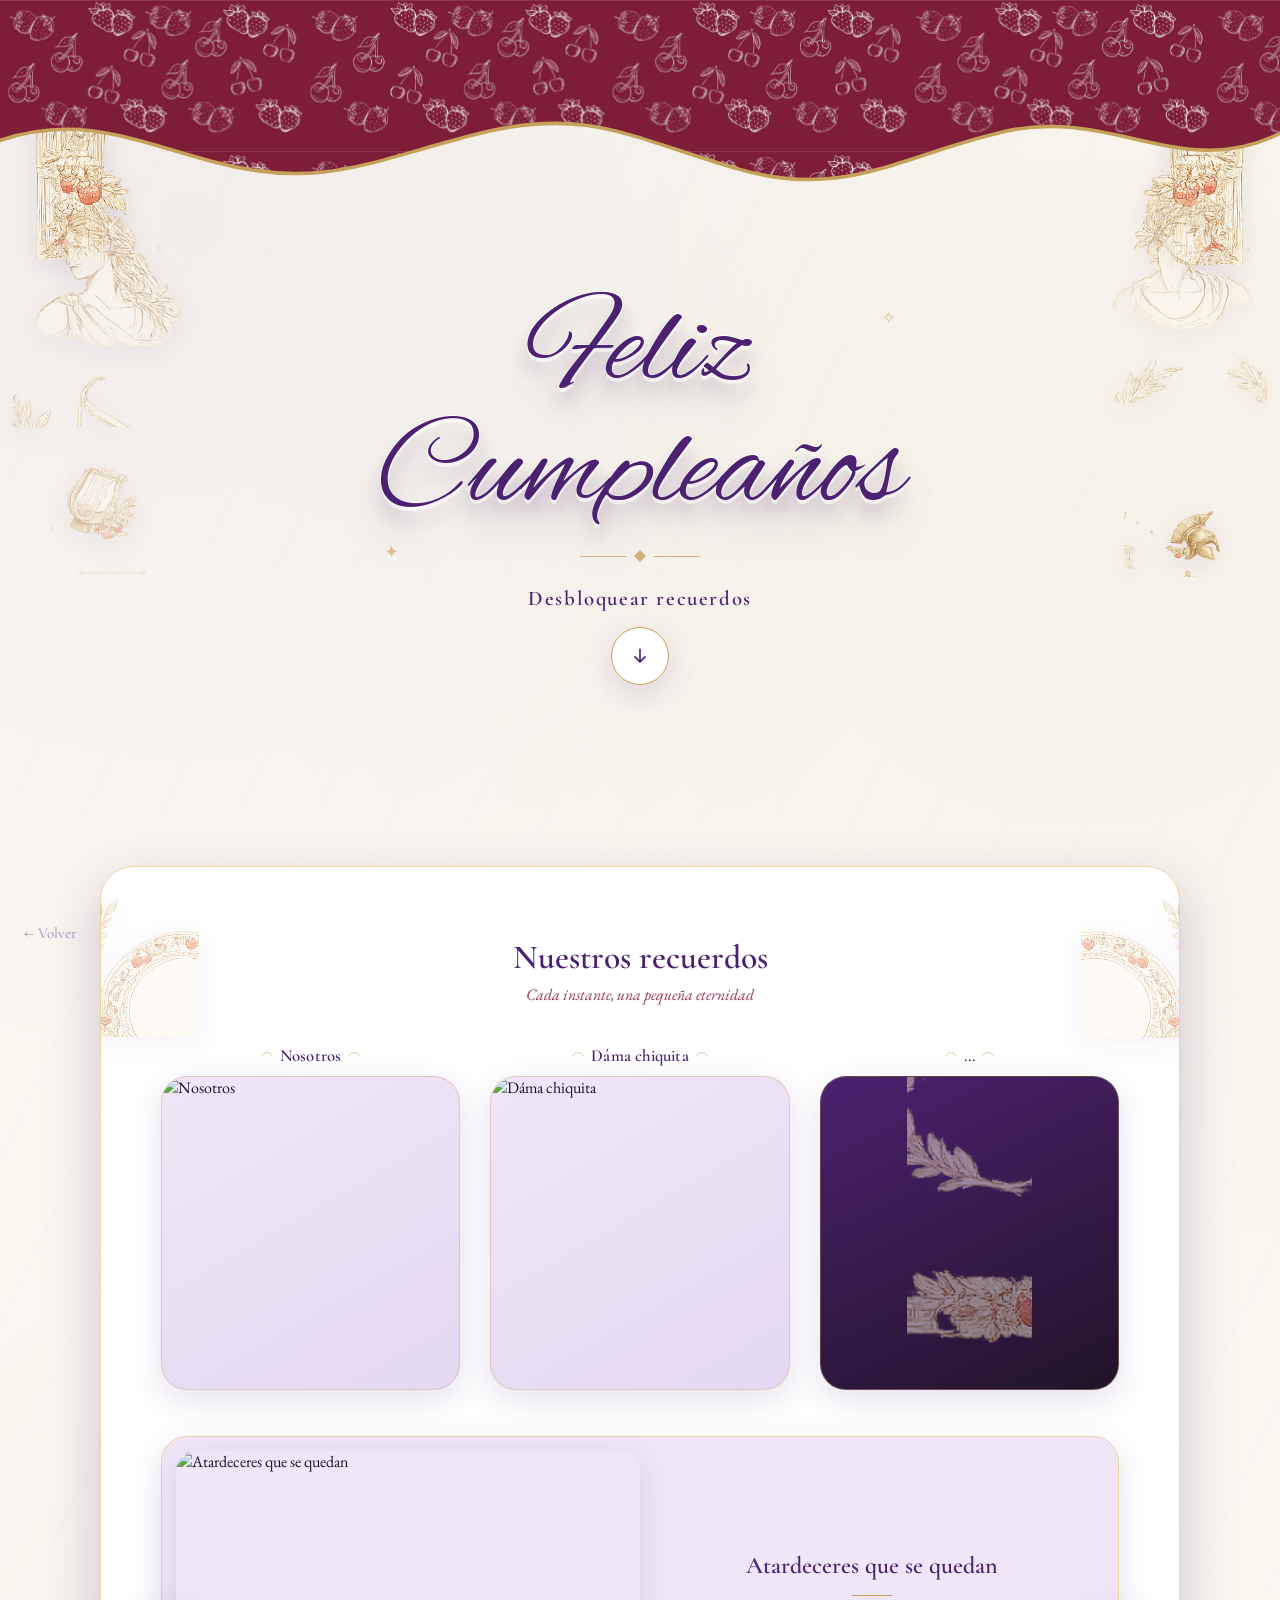
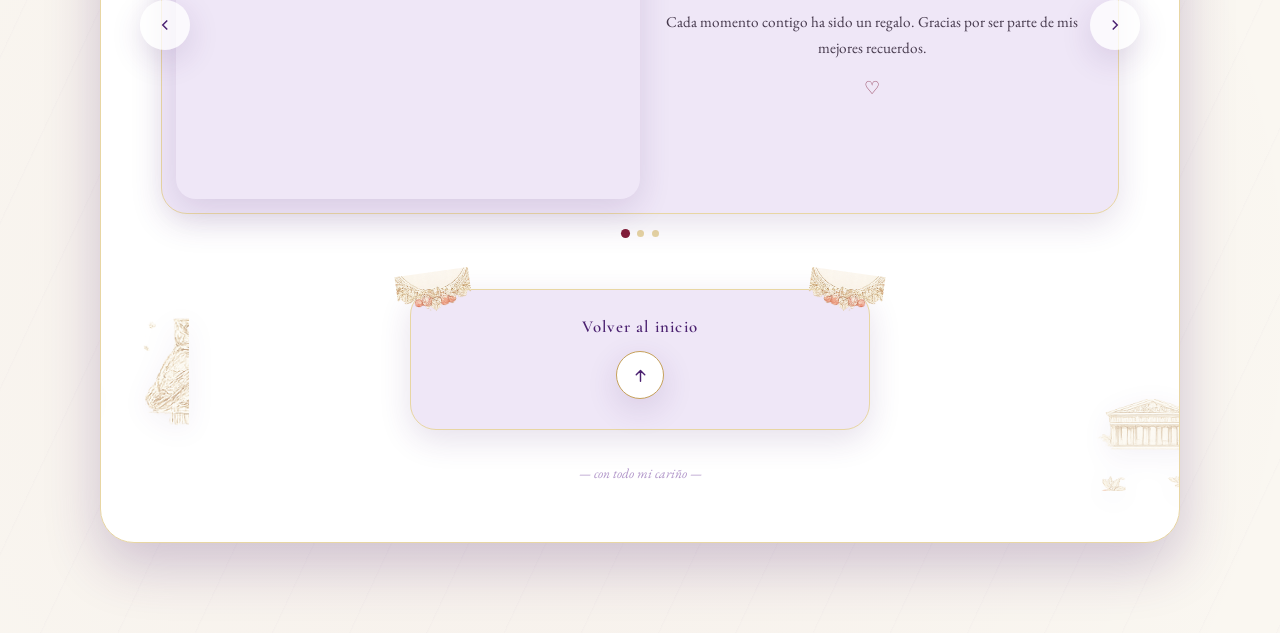
==== index.html @ 554adc26 "Primer commit en cumpleanos" ====
<!DOCTYPE html>
<html lang="es">
<head>
<meta charset="UTF-8" />
<meta name="viewport" content="width=device-width, initial-scale=1.0" />
<title>Feliz Cumpleaños</title>

<link rel="preconnect" href="https://fonts.googleapis.com" />
<link rel="preconnect" href="https://fonts.gstatic.com" crossorigin />
<link
  href="https://fonts.googleapis.com/css2?family=Alex+Brush&family=Cormorant+Garamond:wght@400;500;600;700&family=EB+Garamond:ital,wght@0,400;0,500;1,400&display=swap"
  rel="stylesheet"
/>
<link rel="stylesheet" href="styles.css" />
</head>
<body>

  <!-- ============================================================
       PORTADA / HERO
  ============================================================ -->
  <header class="hero" id="hero">

    <!-- Decoraciones griegas doradas -->
    <div class="bg-decorations">
      <img class="deco-img flota" style="top:6%; left:2%; width:15%; max-width:110px; --rot:-2deg;" src="assets/deco/ionic_column.png" alt="" />
      <img class="deco-img flota-lenta" style="top:5%; right:2%; width:16%; max-width:118px; --rot:2deg; transform:scaleX(-1);" src="assets/deco/ionic_column.png" alt="" />
      <img class="deco-img sutil flota" style="top:24%; left:1%; width:26%; max-width:190px;" src="assets/deco/bust_female_laurel.png" alt="" />
      <img class="deco-img sutil flota-lenta" style="top:22%; right:1%; width:24%; max-width:180px;" src="assets/deco/bust_male_laurel.png" alt="" />
      <img class="deco-img flota" style="top:56%; right:4%; width:15%; max-width:105px;" src="assets/deco/helmet_gold.png" alt="" />
      <img class="deco-img sutil flota-lenta" style="top:52%; left:4%; width:14%; max-width:100px;" src="assets/deco/lyre_berries.png" alt="" />
      <span class="estrella" style="top:12%; left:44%;">✦</span>
      <span class="estrella" style="top:34%; right:30%; animation-delay:1.2s;">✧</span>
      <span class="estrella" style="top:60%; left:30%; animation-delay:2.1s;">✦</span>
    </div>

    <!-- Franja cereza ondulada con patrón de cerezas/frutillas + línea dorada -->
    <div class="hero-band" aria-hidden="true">
      <svg viewBox="0 0 1440 260" preserveAspectRatio="none">
        <defs>
          <pattern id="patronFrutas" patternUnits="userSpaceOnUse" width="340" height="170" x="0" y="0">
            <image href="assets/fruit-pattern.jpg" x="0" y="0" width="340" height="170" preserveAspectRatio="xMidYMid slice" />
          </pattern>
        </defs>
        <path class="patron" fill="url(#patronFrutas)" d="M0,0 L1440,0 L1440,150
          C1330,205 1250,120 1130,148
          C1010,176 950,225 830,190
          C710,155 660,120 540,150
          C420,180 360,215 240,182
          C150,158 90,128 0,158 Z" />
        <path class="linea-oro" d="M1440,150
          C1330,205 1250,120 1130,148
          C1010,176 950,225 830,190
          C710,155 660,120 540,150
          C420,180 360,215 240,182
          C150,158 90,128 0,158" />
      </svg>
    </div>

    <div class="hero-content">
      <h1 class="hero-title">Feliz<br />Cumpleaños</h1>

      <div class="ornamento-divisor"><span></span><span class="rombo"></span><span></span></div>

      <button class="unlock-btn" id="unlockBtn" type="button">
        <span class="etiqueta">Desbloquear recuerdos</span>
        <span class="circulo">
          <svg viewBox="0 0 24 24"><path d="M12 4v14M6 13l6 6 6-6" stroke-linecap="round" stroke-linejoin="round"/></svg>
        </span>
      </button>
    </div>
  </header>

  <!-- ============================================================
       SECCIÓN DE RECUERDOS
  ============================================================ -->
  <section class="memories" id="memories">
    <button class="back-btn" id="backBtn" type="button">← Volver</button>

    <div class="recuerdos-card">

      <div class="bg-decorations">
        <img class="deco-img sutil" style="top:2%; left:-3%; width:20%; max-width:130px;" src="assets/deco/laurel_open_branches.png" alt="" />
        <img class="deco-img sutil" style="top:2%; right:-3%; width:20%; max-width:130px; transform:scaleX(-1);" src="assets/deco/laurel_open_branches.png" alt="" />
        <img class="deco-img sutil flota-lenta" style="bottom:6%; left:-2%; width:16%; max-width:110px;" src="assets/deco/owl_pedestal_1.png" alt="" />
        <img class="deco-img sutil flota-lenta" style="bottom:4%; right:-2%; width:15%; max-width:105px;" src="assets/deco/temple_2.png" alt="" />
      </div>

      <h2 class="memories-title">Nuestros recuerdos</h2>
      <p class="memories-subtitle">Cada instante, una pequeña eternidad</p>

      <div class="cards-grid">

        <!-- Tarjeta 1 -->
        <a class="memory-card" href="nosotros.html">
          <p class="memory-card__titulo">
            <svg viewBox="0 0 24 24"><path d="M3 12c4-8 14-8 18 0" stroke-linecap="round"/></svg>
            Nosotros
            <svg viewBox="0 0 24 24" style="transform:scaleX(-1);"><path d="M3 12c4-8 14-8 18 0" stroke-linecap="round"/></svg>
          </p>
          <div class="memory-card__img-wrap">
            <img src="img/nosotros-portada.jpg" alt="Nosotros" />
          </div>
        </a>

        <!-- Tarjeta 2 -->
        <a class="memory-card" href="dama-chiquita.html">
          <p class="memory-card__titulo">
            <svg viewBox="0 0 24 24"><path d="M3 12c4-8 14-8 18 0" stroke-linecap="round"/></svg>
            Dáma chiquita
            <svg viewBox="0 0 24 24" style="transform:scaleX(-1);"><path d="M3 12c4-8 14-8 18 0" stroke-linecap="round"/></svg>
          </p>
          <div class="memory-card__img-wrap">
            <img src="img/dama-chiquita-portada.jpg" alt="Dáma chiquita" />
          </div>
        </a>

        <!-- Tarjeta 3 -->
        <a class="memory-card memory-card--soon" href="proximamente.html">
          <p class="memory-card__titulo">
            <svg viewBox="0 0 24 24"><path d="M3 12c4-8 14-8 18 0" stroke-linecap="round"/></svg>
            ...
            <svg viewBox="0 0 24 24" style="transform:scaleX(-1);"><path d="M3 12c4-8 14-8 18 0" stroke-linecap="round"/></svg>
          </p>
          <div class="memory-card__img-wrap">
            <img class="misterio-icono" src="assets/deco/laurel_wreath_circle.png" alt="Próximamente" />
          </div>
        </a>
      </div>

      <!-- Tarjeta destacada con carrusel -->
      <div class="destacada" id="destacadaHome">
        <button class="flecha-circular flecha-circular--izq" aria-label="Anterior">
          <svg viewBox="0 0 24 24"><polyline points="15 18 9 12 15 6" /></svg>
        </button>

        <div class="destacada__img-wrap">
          <img id="destacadaImg" src="img/atardeceres.jpg" alt="Atardeceres que se quedan" />
        </div>

        <div class="destacada__texto">
          <h3 id="destacadaTitulo">Atardeceres que se quedan</h3>
          <div class="mini-divisor"></div>
          <p id="destacadaDesc">Cada momento contigo ha sido un regalo. Gracias por ser parte de mis mejores recuerdos.</p>
          <span class="corazon">♡</span>
        </div>

        <button class="flecha-circular flecha-circular--der" aria-label="Siguiente">
          <svg viewBox="0 0 24 24"><polyline points="9 18 15 12 9 6" /></svg>
        </button>
      </div>
      <div class="carrusel-puntos" id="destacadaPuntos"></div>

      <!-- CTA inferior -->
      <div class="cta-final">
        <img class="cta-final__deco izq" src="assets/deco/laurel_sprig.png" alt="" />
        <img class="cta-final__deco der" src="assets/deco/laurel_sprig.png" alt="" />
        <span class="etiqueta">Volver al inicio</span>
        <button class="circulo" id="ctaVolverArriba" type="button" aria-label="Volver al inicio">
          <svg viewBox="0 0 24 24"><path d="M12 20V6M6 11l6-6 6 6" stroke-linecap="round" stroke-linejoin="round"/></svg>
        </button>
      </div>

      <p class="footer-firma">— con todo mi cariño —</p>
    </div>
  </section>

  <script src="script.js"></script>
</body>
</html>
---- styles.css ----
/* ============================================================
   TARJETA DE CUMPLEAÑOS — ESTILOS GENERALES
   Landing editorial de lujo — mitología griega + romanticismo
   Fidelidad visual a la referencia de diseño provista.
   ============================================================ */

/* ---------- 1. RESET ---------- */
*, *::before, *::after { box-sizing: border-box; margin: 0; padding: 0; }
html { scroll-behavior: smooth; }
img { max-width: 100%; display: block; }
a { text-decoration: none; color: inherit; }
button { font: inherit; border: none; background: none; cursor: pointer; }
ul { list-style: none; }

/* ---------- 2. TOKENS DE DISEÑO ---------- */
:root {
  /* Paleta (muestreada de la referencia) */
  --morado: #4b2170;
  --morado-oscuro: #341550;
  --morado-suave: #7a4ca3;
  --cereza: #7f1c39;
  --cereza-oscuro: #5e1329;
  --dorado: #c6a15b;
  --dorado-claro: #e8d6a3;
  --dorado-oscuro: #a9823f;
  --blanco: #ffffff;
  --marmol: #faf7f1;
  --lavanda: #efe7f7;
  --negro: #211327;

  /* Tipografía */
  --font-script: 'Alex Brush', cursive;
  --font-display: 'Cormorant Garamond', serif;
  --font-body: 'EB Garamond', serif;

  /* Sombras */
  --sombra-suave: 0 10px 32px rgba(75, 33, 112, 0.14);
  --sombra-fuerte: 0 22px 55px rgba(75, 33, 112, 0.24);
  --sombra-oro: 0 4px 18px rgba(198, 161, 91, 0.35);

  /* Movimiento */
  --ease: cubic-bezier(0.4, 0, 0.2, 1);
  --t-rapida: 320ms var(--ease);
  --t-media: 480ms var(--ease);
  --t-lenta: 650ms var(--ease);

  --radio-xl: 34px;
  --radio-lg: 26px;
  --radio-pill: 999px;
}

/* ---------- 3. FONDO GENERAL (mármol veteado) ---------- */
body {
  position: relative;
  font-family: var(--font-body);
  color: var(--negro);
  background-color: var(--marmol);
  background-image:
    radial-gradient(circle at 15% 10%, rgba(75, 33, 112, 0.045), transparent 38%),
    radial-gradient(circle at 85% 22%, rgba(198, 161, 91, 0.06), transparent 42%),
    radial-gradient(circle at 40% 85%, rgba(127, 28, 57, 0.035), transparent 40%),
    repeating-linear-gradient(115deg, rgba(75, 33, 112, 0.02) 0px, transparent 2px, transparent 70px);
  overflow-x: hidden;
}

::selection { background: var(--dorado-claro); color: var(--morado-oscuro); }

/* ---------- 4. DECORACIONES GRIEGAS (imágenes doradas reales) ---------- */
.bg-decorations {
  position: absolute;
  inset: 0;
  pointer-events: none;
  overflow: hidden;
  z-index: 0;
}

.deco-img {
  position: absolute;
  opacity: 0.9;
  filter: drop-shadow(0 6px 14px rgba(75, 33, 112, 0.12));
}

.deco-img.sutil { opacity: 0.5; }
.deco-img.flota { animation: flotar 9s ease-in-out infinite; }
.deco-img.flota-lenta { animation: flotar 13s ease-in-out infinite; }

@keyframes flotar {
  0%, 100% { transform: translateY(0) rotate(var(--rot, 0deg)); }
  50% { transform: translateY(-16px) rotate(var(--rot, 0deg)); }
}

.estrella {
  position: absolute;
  color: var(--dorado);
  opacity: 0.55;
  font-size: 1.1rem;
  animation: parpadeo 4.5s ease-in-out infinite;
}

@keyframes parpadeo {
  0%, 100% { opacity: 0.25; transform: scale(0.9); }
  50% { opacity: 0.65; transform: scale(1.05); }
}

/* ---------- 5. HERO / PORTADA ---------- */
.hero {
  position: relative;
  min-height: 100svh;
  display: flex;
  flex-direction: column;
  align-items: center;
  overflow: hidden;
  z-index: 1;
  padding-bottom: 60px;
}

/* Franja cereza ondulada con patrón de frutas + línea dorada */
.hero-band {
  position: relative;
  width: 100%;
  z-index: 1;
}

.hero-band svg { width: 100%; height: auto; display: block; }
.hero-band .patron { opacity: 1; }
.hero-band .linea-oro {
  fill: none;
  stroke: var(--dorado);
  stroke-width: 4;
  stroke-linecap: round;
}

.hero-content {
  position: relative;
  z-index: 2;
  text-align: center;
  padding: 40px 24px 0;
  animation: apareceSuave 1.1s var(--ease) both;
  max-width: 640px;
}

@keyframes apareceSuave {
  from { opacity: 0; transform: translateY(26px); }
  to   { opacity: 1; transform: translateY(0); }
}

.hero-title {
  font-family: var(--font-script);
  font-weight: 400;
  color: var(--morado);
  font-size: clamp(3.6rem, 14vw, 8rem);
  line-height: 0.95;
  -webkit-text-stroke: 2px var(--blanco);
  paint-order: stroke fill;
  text-shadow:
    0 4px 0 rgba(255,255,255,0.6),
    0 14px 18px rgba(75, 33, 112, 0.28),
    0 30px 45px rgba(75, 33, 112, 0.18);
}

.ornamento-divisor {
  display: flex;
  align-items: center;
  justify-content: center;
  gap: 10px;
  margin: 18px auto 26px;
  opacity: 0.8;
}
.ornamento-divisor span { width: 46px; height: 1px; background: var(--dorado); }
.ornamento-divisor .rombo {
  width: 8px; height: 8px;
  border: 1.5px solid var(--dorado);
  transform: rotate(45deg);
}

/* Botón "Desbloquear recuerdos" — texto + botón circular dorado */
.unlock-btn {
  display: inline-flex;
  flex-direction: column;
  align-items: center;
  gap: 16px;
  color: var(--morado);
}

.unlock-btn .etiqueta {
  font-family: var(--font-display);
  font-weight: 600;
  font-size: clamp(1.05rem, 2.4vw, 1.3rem);
  letter-spacing: 1.6px;
  transition: letter-spacing var(--t-media), color var(--t-media);
}

.unlock-btn .circulo {
  width: 58px;
  height: 58px;
  border-radius: 50%;
  display: flex;
  align-items: center;
  justify-content: center;
  background: var(--blanco);
  border: 1.5px solid var(--dorado);
  box-shadow: var(--sombra-suave);
  transition: transform var(--t-media), box-shadow var(--t-media), background var(--t-media);
}

.unlock-btn .circulo svg { width: 20px; height: 20px; stroke: var(--morado); fill: none; stroke-width: 2; }

.unlock-btn:hover .circulo,
.unlock-btn:focus-visible .circulo {
  transform: translateY(6px);
  box-shadow: var(--sombra-oro);
  background: var(--lavanda);
}
.unlock-btn:hover .etiqueta { letter-spacing: 2.4px; color: var(--cereza); }

/* ---------- 6. SECCIÓN DE RECUERDOS ---------- */
.memories {
  position: relative;
  z-index: 1;
  padding: 0 18px 90px;
  display: flex;
  flex-direction: column;
  align-items: center;
}

.back-btn {
  position: absolute;
  top: 24px;
  left: 24px;
  z-index: 5;
  font-family: var(--font-display);
  font-size: 0.95rem;
  color: var(--morado-suave);
  opacity: 0.65;
  transition: opacity var(--t-media), transform var(--t-media);
}
.back-btn:hover { opacity: 1; transform: translateX(-4px); }

/* Contenedor principal — tarjeta grande con borde superior ondulado */
.recuerdos-card {
  position: relative;
  width: 100%;
  max-width: 1080px;
  background: var(--blanco);
  border: 1.5px solid var(--dorado-claro);
  border-radius: var(--radio-xl);
  box-shadow: var(--sombra-fuerte);
  padding: 56px 28px 44px;
  margin-top: -34px;
}

.memories-title {
  position: relative;
  font-family: var(--font-display);
  font-weight: 600;
  color: var(--morado);
  font-size: clamp(1.5rem, 3.4vw, 2.1rem);
  text-align: center;
  margin-bottom: 6px;
}

.memories-subtitle {
  position: relative;
  font-family: var(--font-body);
  font-style: italic;
  color: var(--cereza);
  text-align: center;
  margin-bottom: 40px;
  opacity: 0.85;
}

/* Grilla de mini tarjetas — 3 en fila incluso en mobile, como la referencia */
.cards-grid {
  position: relative;
  display: grid;
  grid-template-columns: repeat(3, 1fr);
  gap: 14px;
  margin-bottom: 46px;
}

.memory-card {
  display: block;
  cursor: pointer;
  transition: transform var(--t-media);
}
.memory-card:hover, .memory-card:focus-visible { transform: translateY(-6px); outline: none; }

.memory-card__titulo {
  display: flex;
  align-items: center;
  justify-content: center;
  gap: 6px;
  font-family: var(--font-display);
  font-weight: 600;
  color: var(--morado);
  font-size: clamp(0.72rem, 2.6vw, 0.95rem);
  text-align: center;
  margin-bottom: 10px;
  letter-spacing: 0.2px;
}
.memory-card__titulo svg { width: 14px; height: 14px; stroke: var(--dorado); fill: none; flex-shrink: 0; }

.memory-card__img-wrap {
  position: relative;
  width: 100%;
  aspect-ratio: 1 / 1.05;
  border-radius: var(--radio-lg);
  overflow: hidden;
  box-shadow: var(--sombra-suave);
  border: 1px solid rgba(198, 161, 91, 0.35);
  background: linear-gradient(150deg, var(--lavanda), #e4d8f2);
}
.memory-card__img-wrap img {
  width: 100%; height: 100%; object-fit: cover;
  transition: transform 650ms var(--ease);
}
.memory-card:hover .memory-card__img-wrap img { transform: scale(1.08); }

.memory-card--soon .memory-card__img-wrap {
  background: linear-gradient(155deg, var(--morado) 0%, var(--negro) 100%);
  display: flex; align-items: center; justify-content: center;
}
.memory-card--soon .misterio-icono { width: 42%; opacity: 0.5; }

/* ---------- 7. TARJETA DESTACADA / CARRUSEL PRINCIPAL ---------- */
.destacada {
  position: relative;
  display: grid;
  grid-template-columns: 1.1fr 1fr;
  gap: 0;
  align-items: stretch;
  background: var(--lavanda);
  border: 1.5px solid var(--dorado-claro);
  border-radius: var(--radio-lg);
  box-shadow: var(--sombra-suave);
  overflow: visible;
  padding: 14px;
}

.destacada__img-wrap {
  position: relative;
  border-radius: calc(var(--radio-lg) - 6px);
  overflow: hidden;
  aspect-ratio: 4 / 3;
  box-shadow: var(--sombra-suave);
}
.destacada__img-wrap img { width: 100%; height: 100%; object-fit: cover; }

.destacada__texto {
  padding: 26px 22px;
  display: flex;
  flex-direction: column;
  align-items: center;
  justify-content: center;
  text-align: center;
  gap: 14px;
}
.destacada__texto h3 {
  font-family: var(--font-display);
  font-weight: 600;
  color: var(--morado);
  font-size: clamp(1.15rem, 3vw, 1.5rem);
  line-height: 1.25;
}
.destacada__texto .mini-divisor { width: 40px; height: 1px; background: var(--dorado); }
.destacada__texto p {
  font-size: 0.95rem;
  line-height: 1.7;
  color: var(--negro);
  opacity: 0.82;
}
.destacada__texto .corazon { color: var(--cereza); font-size: 1.1rem; opacity: 0.8; }

.flecha-circular {
  position: absolute;
  top: 50%;
  transform: translateY(-50%);
  width: 50px; height: 50px;
  border-radius: 50%;
  background: rgba(255,255,255,0.75);
  box-shadow: var(--sombra-suave);
  display: flex; align-items: center; justify-content: center;
  z-index: 4;
  transition: transform var(--t-media), background var(--t-media), box-shadow var(--t-media);
}
.flecha-circular svg { width: 18px; height: 18px; stroke: var(--morado); fill: none; stroke-width: 2; }
.flecha-circular:hover { background: var(--blanco); box-shadow: var(--sombra-oro); transform: translateY(-50%) scale(1.08); }
.flecha-circular--izq { left: -22px; }
.flecha-circular--der { right: -22px; }

.carrusel-puntos { display: flex; justify-content: center; gap: 8px; margin-top: 16px; }
.carrusel-punto { width: 7px; height: 7px; border-radius: 50%; background: var(--dorado-claro); transition: background var(--t-rapida), transform var(--t-rapida); }
.carrusel-punto.activo { background: var(--cereza); transform: scale(1.3); }

/* ---------- 8. CTA INFERIOR ---------- */
.cta-final {
  position: relative;
  width: 100%;
  max-width: 460px;
  margin: 52px auto 0;
  padding: 26px 20px 30px;
  text-align: center;
  background: var(--lavanda);
  border: 1.5px solid var(--dorado-claro);
  border-radius: var(--radio-lg);
  box-shadow: var(--sombra-suave);
}
.cta-final__deco {
  position: absolute;
  width: 74px;
  opacity: 0.85;
}
.cta-final__deco.izq { top: -18px; left: -14px; transform: rotate(-8deg); }
.cta-final__deco.der { top: -18px; right: -14px; transform: scaleX(-1) rotate(-8deg); }

.cta-final .etiqueta {
  display: block;
  font-family: var(--font-display);
  font-weight: 600;
  color: var(--morado);
  font-size: 1.05rem;
  letter-spacing: 1.2px;
  margin-bottom: 14px;
}

.cta-final .circulo {
  width: 48px; height: 48px;
  margin: 0 auto;
  border-radius: 50%;
  display: flex; align-items: center; justify-content: center;
  background: var(--blanco);
  border: 1.5px solid var(--dorado);
  box-shadow: var(--sombra-suave);
  transition: transform var(--t-media), box-shadow var(--t-media);
}
.cta-final .circulo svg { width: 17px; height: 17px; stroke: var(--morado); fill: none; stroke-width: 2; }
.cta-final:hover .circulo { transform: translateY(-4px); box-shadow: var(--sombra-oro); }

.footer-firma {
  text-align: center;
  margin-top: 34px;
  font-family: var(--font-body);
  font-style: italic;
  font-size: 0.85rem;
  color: var(--morado-suave);
  opacity: 0.6;
}

/* ---------- 10. PÁGINAS INTERNAS ---------- */
.page-header {
  position: relative;
  padding: 120px 24px 56px;
  text-align: center;
  overflow: hidden;
  z-index: 1;
}
.page-header .volver {
  position: absolute; top: 26px; left: 26px; z-index: 3;
  font-family: var(--font-display); font-size: 0.95rem;
  color: var(--morado-suave); opacity: 0.7;
  transition: opacity var(--t-media), transform var(--t-media);
}
.page-header .volver:hover { opacity: 1; transform: translateX(-4px); }

.page-header h1 {
  font-family: var(--font-script);
  color: var(--morado);
  font-size: clamp(2.8rem, 9vw, 5rem);
  -webkit-text-stroke: 1.4px var(--blanco);
  paint-order: stroke fill;
  text-shadow: 0 4px 0 rgba(255,255,255,0.6), 0 14px 24px rgba(75,33,112,0.22);
}
.page-header p {
  position: relative;
  max-width: 560px; margin: 16px auto 0;
  font-size: 1.05rem; line-height: 1.75; color: var(--negro); opacity: 0.82;
}

.page-hero-img {
  max-width: 620px; margin: 0 auto 8px;
  border-radius: var(--radio-lg); overflow: hidden;
  box-shadow: var(--sombra-fuerte);
  border: 1.5px solid var(--dorado-claro);
  position: relative; z-index: 1;
}
.page-hero-img img { width: 100%; aspect-ratio: 16 / 10; object-fit: cover; }

/* ---------- 11. CARRUSEL PÁGINAS INTERNAS ---------- */
.carrusel {
  position: relative;
  max-width: 640px;
  margin: 54px auto 90px;
  padding: 0 60px;
  z-index: 1;
}
.carrusel-track {
  position: relative;
  border-radius: var(--radio-lg);
  overflow: hidden;
  box-shadow: var(--sombra-suave);
  border: 1.5px solid var(--dorado-claro);
  background: var(--lavanda);
  aspect-ratio: 4 / 3;
}
.carrusel-slide { position: absolute; inset: 0; opacity: 0; transform: translateX(24px); transition: opacity 480ms var(--ease), transform 480ms var(--ease); pointer-events: none; }
.carrusel-slide.activa { opacity: 1; transform: translateX(0); pointer-events: auto; }
.carrusel-slide img { width: 100%; height: 100%; object-fit: cover; }
.carrusel-caption { text-align: center; margin-top: 20px; font-family: var(--font-body); font-style: italic; color: var(--morado); min-height: 1.6em; transition: opacity 200ms ease; }

/* ---------- 12. PÁGINA PRÓXIMAMENTE ---------- */
.pagina-proximamente {
  min-height: 100svh;
  display: flex; flex-direction: column; align-items: center; justify-content: center;
  text-align: center; padding: 24px; position: relative; z-index: 1;
}
.pagina-proximamente .misterio-icono { width: 130px; opacity: 0.75; margin-bottom: 26px; }
.pagina-proximamente h1 { font-family: var(--font-script); color: var(--morado); font-size: clamp(2.6rem, 8vw, 4.2rem); -webkit-text-stroke: 1.2px var(--blanco); paint-order: stroke fill; text-shadow: 0 3px 0 rgba(255,255,255,0.6), 0 12px 20px rgba(75,33,112,0.2); }
.pagina-proximamente p { margin-top: 12px; max-width: 420px; color: var(--negro); opacity: 0.78; font-size: 1.05rem; }

.volver-flotante {
  position: fixed; top: 26px; left: 26px; z-index: 10;
  font-family: var(--font-display); font-size: 0.95rem;
  color: var(--morado-suave); opacity: 0.7;
  transition: opacity var(--t-media), transform var(--t-media);
}
.volver-flotante:hover { opacity: 1; transform: translateX(-4px); }

/* ---------- 13. RESPONSIVE ---------- */
@media (min-width: 900px) {
  .hero-content { max-width: 720px; padding-top: 60px; }
  .recuerdos-card { padding: 70px 60px 60px; }
  .cards-grid { gap: 30px; }
  .memory-card__titulo { font-size: 1.05rem; }
  .destacada { grid-template-columns: 1fr 1fr; }
}

@media (max-width: 480px) {
  .cards-grid { gap: 10px; }
  .memory-card__titulo svg { width: 11px; height: 11px; }
  .destacada { grid-template-columns: 1fr; padding: 10px; }
  .flecha-circular { width: 42px; height: 42px; }
  .flecha-circular--izq { left: -14px; } .flecha-circular--der { right: -14px; }
  .carrusel { padding: 0 46px; }
}

@media (prefers-reduced-motion: reduce) {
  *, *::before, *::after {
    animation-duration: 0.001ms !important;
    animation-iteration-count: 1 !important;
    transition-duration: 0.001ms !important;
    scroll-behavior: auto !important;
  }
}
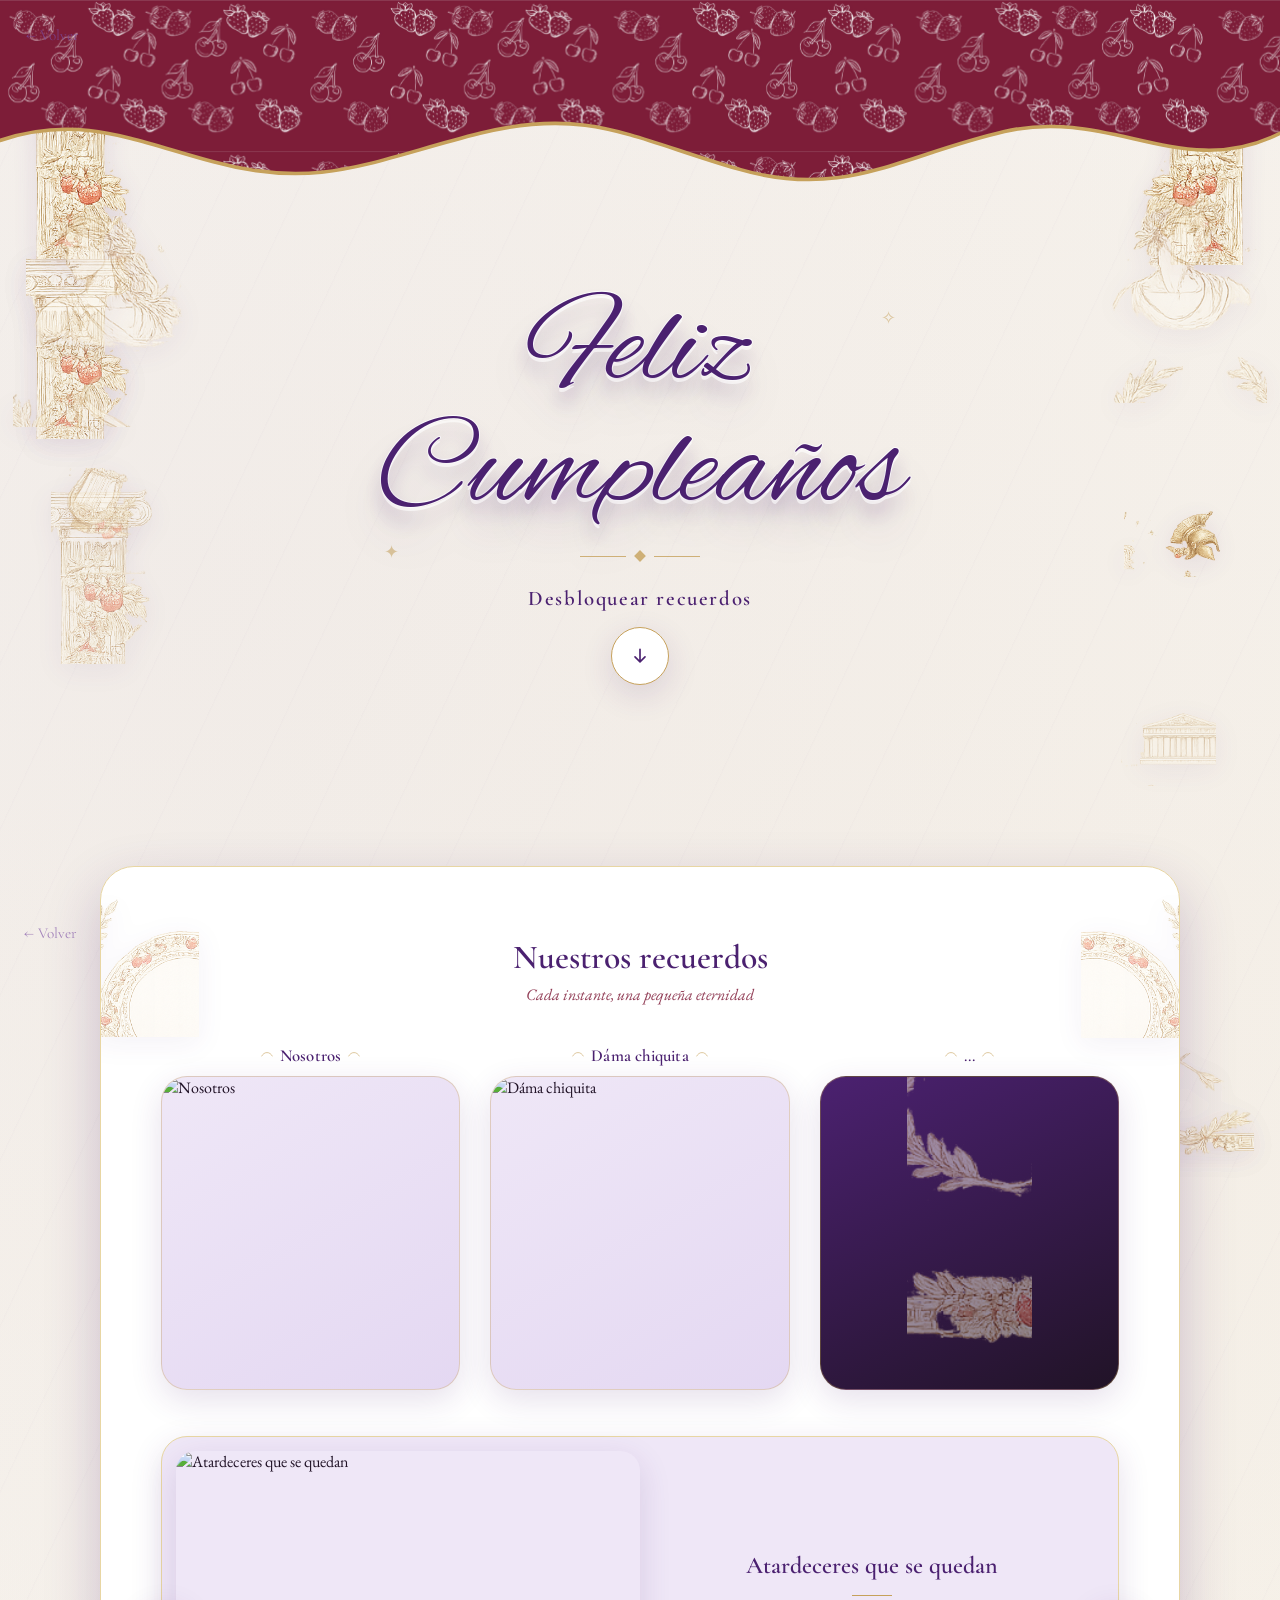
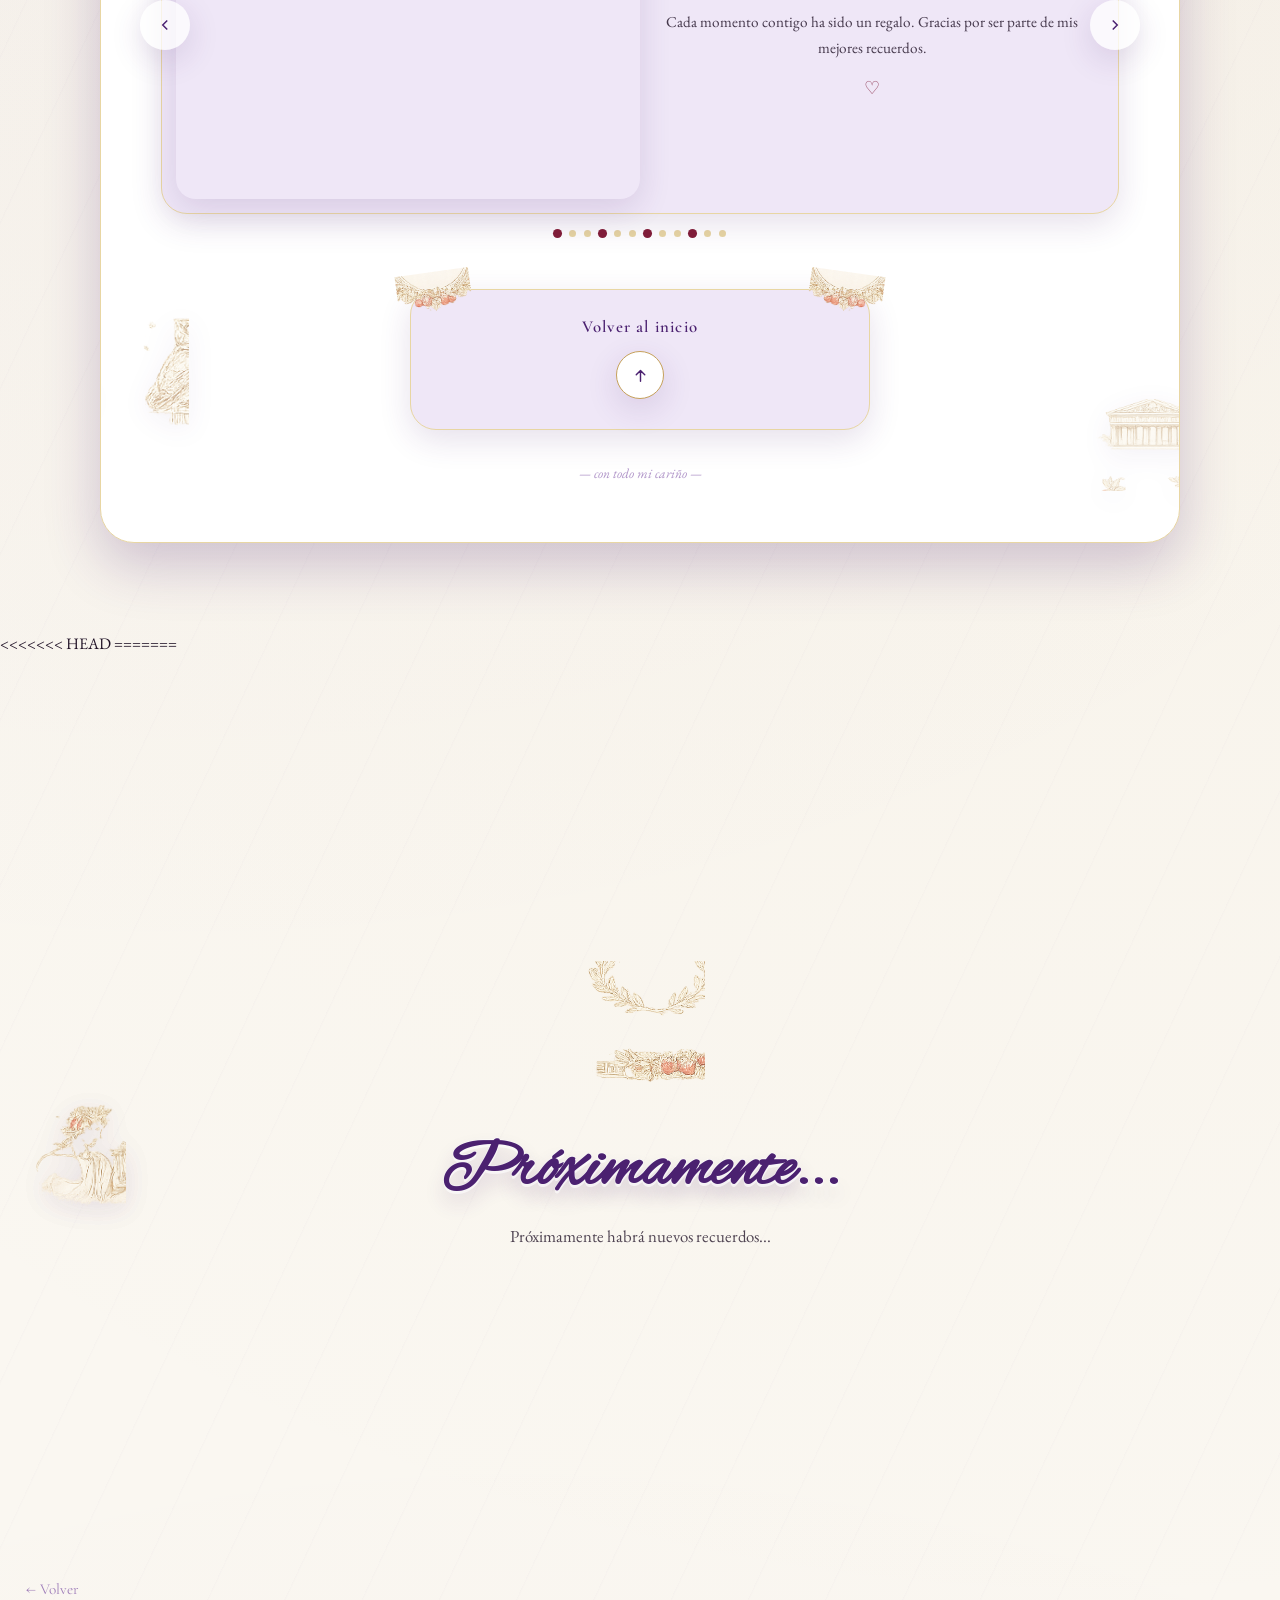
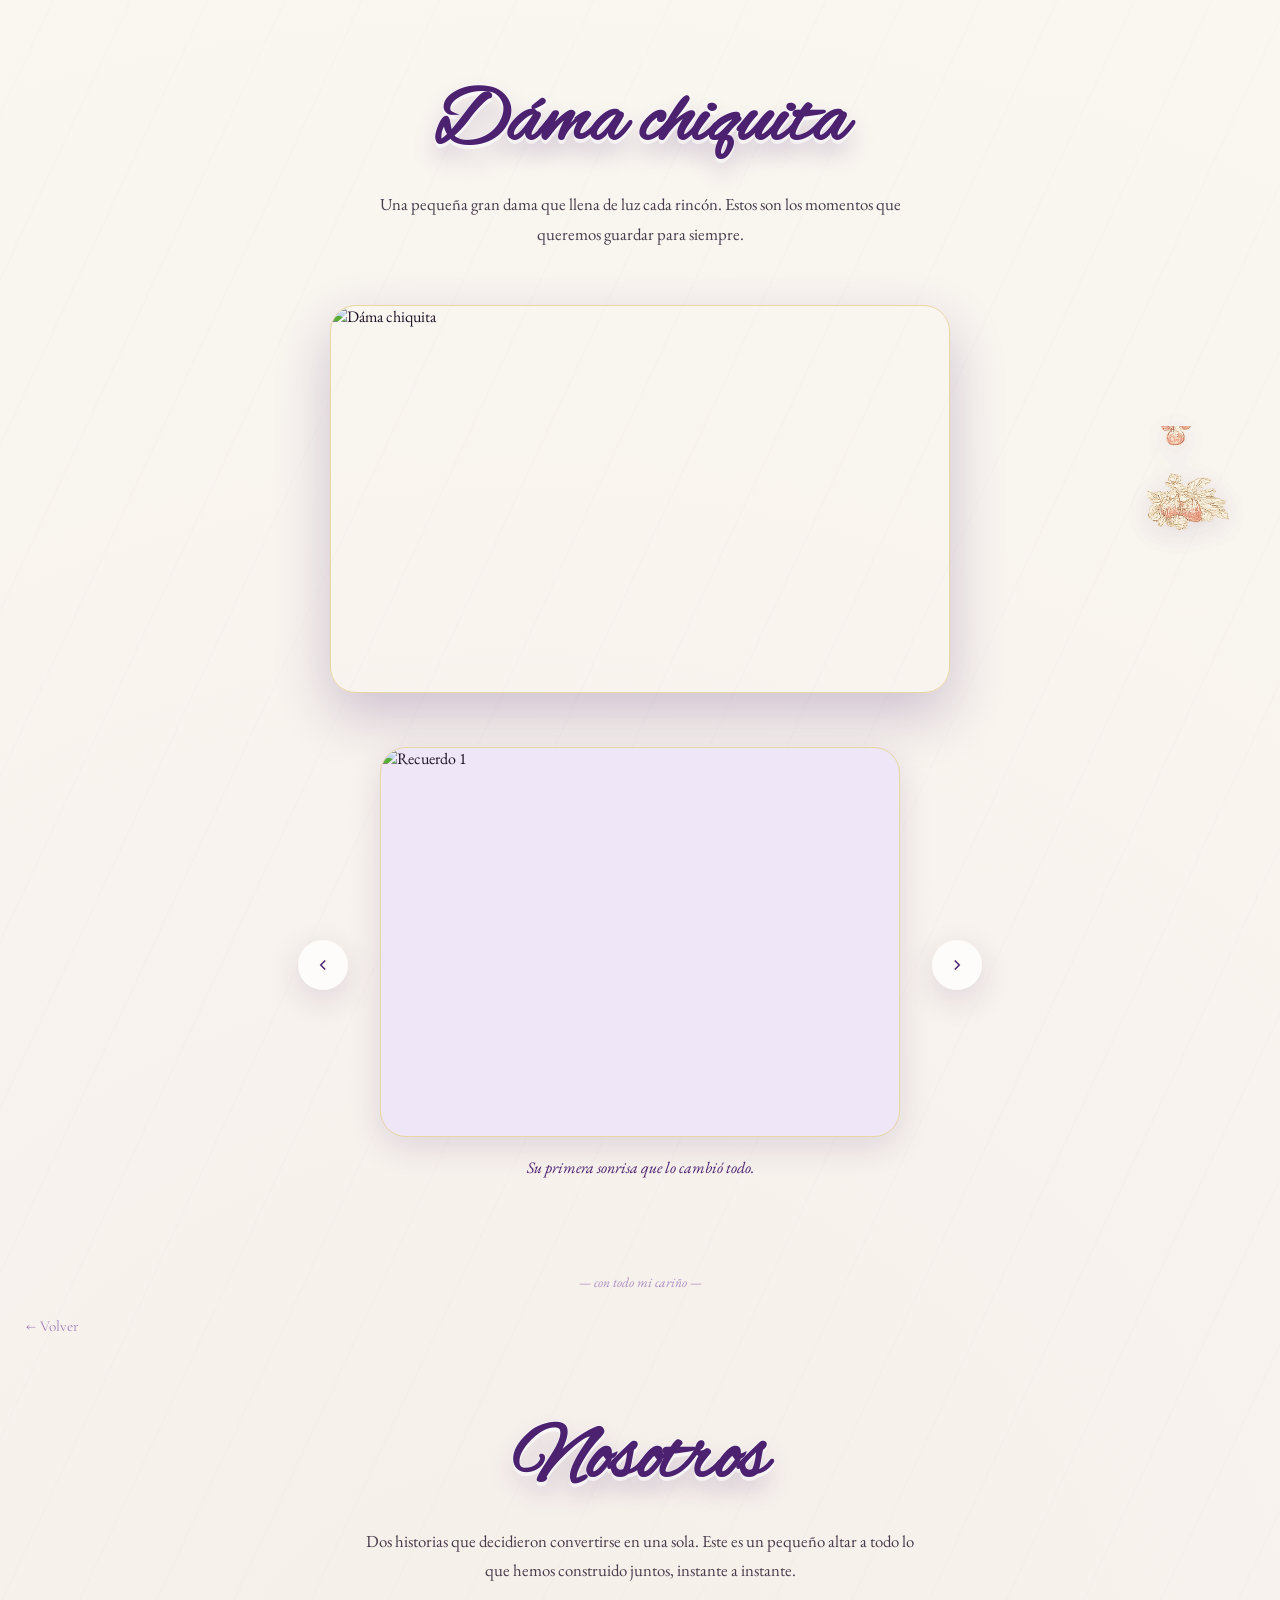
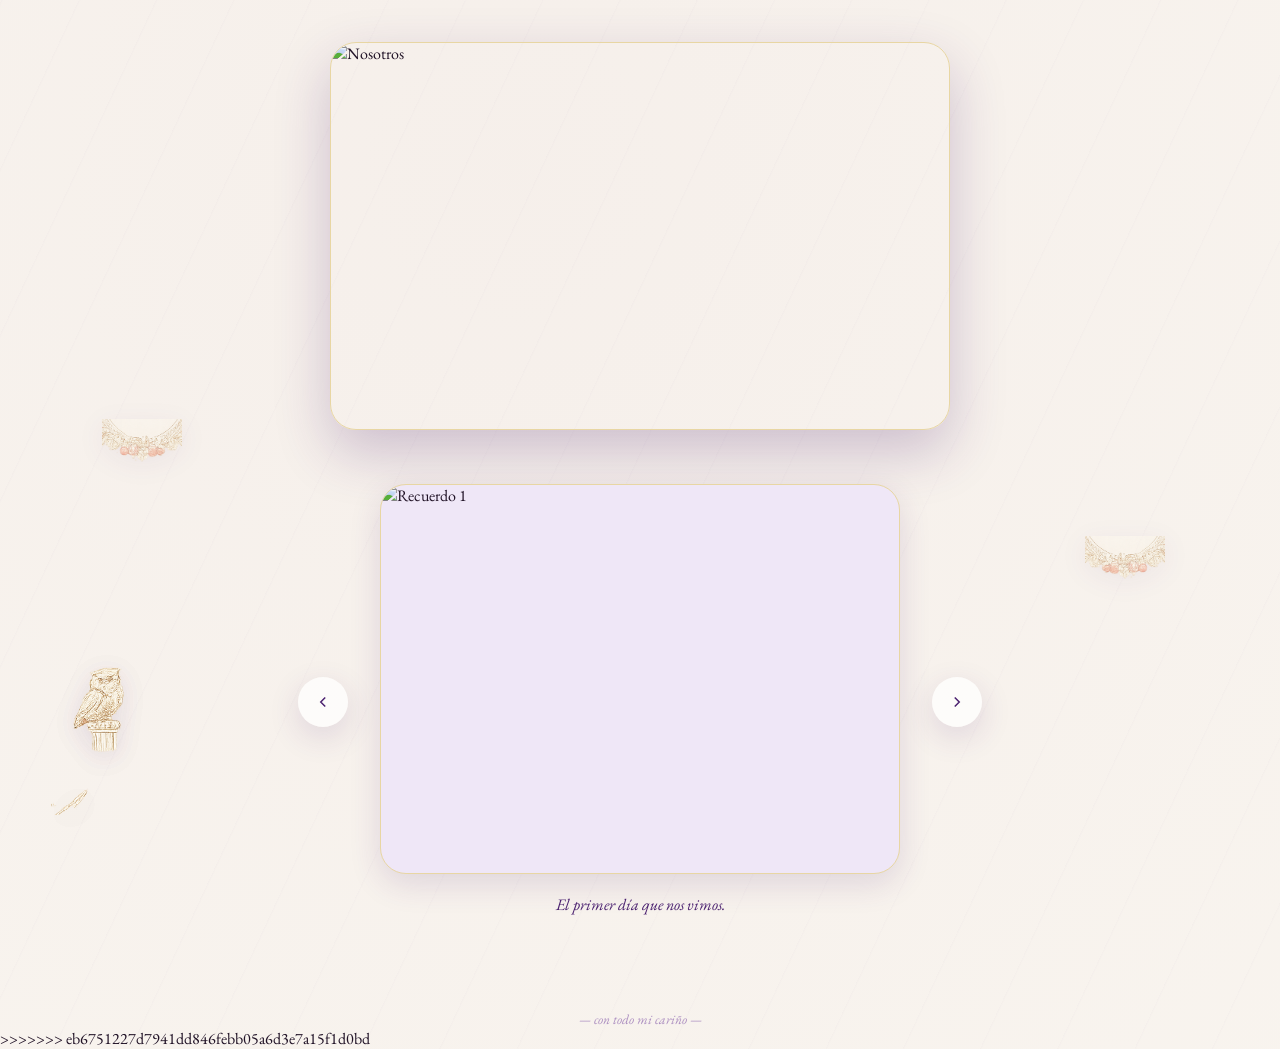
==== commit 0cf21a9d: "Merge branch 'main' of github.com:erness-martinpalasiano/Cumple-de-Dama-" ====
--- a/index.html
+++ b/index.html
@@ -167,3 +167,179 @@
   <script src="script.js"></script>
 </body>
 </html>
+<<<<<<< HEAD
+=======
+<!DOCTYPE html>
+<html lang="es">
+<head>
+<meta charset="UTF-8" />
+<meta name="viewport" content="width=device-width, initial-scale=1.0" />
+<title>Próximamente — Feliz Cumpleaños</title>
+
+<link rel="preconnect" href="https://fonts.googleapis.com" />
+<link rel="preconnect" href="https://fonts.gstatic.com" crossorigin />
+<link
+  href="https://fonts.googleapis.com/css2?family=Alex+Brush&family=Cormorant+Garamond:wght@400;500;600;700&family=EB+Garamond:ital,wght@0,400;0,500;1,400&display=swap"
+  rel="stylesheet"
+/>
+<link rel="stylesheet" href="styles.css" />
+</head>
+<body>
+
+  <div class="bg-decorations">
+    <img class="deco-img sutil flota" style="top:8%; left:4%; width:16%; max-width:105px;" src="assets/deco/ionic_column.png" alt="" />
+    <img class="deco-img sutil flota-lenta" style="top:12%; right:5%; width:14%; max-width:95px;" src="assets/deco/temple_1.png" alt="" />
+    <img class="deco-img sutil flota" style="bottom:10%; left:8%; width:12%; max-width:80px;" src="assets/deco/laurel_sprig.png" alt="" />
+    <img class="deco-img sutil flota-lenta" style="bottom:8%; right:9%; width:12%; max-width:80px; transform:scaleX(-1);" src="assets/deco/laurel_sprig.png" alt="" />
+  </div>
+
+  <a href="index.html" class="volver-flotante">← Volver</a>
+
+  <section class="pagina-proximamente">
+    <img class="misterio-icono" src="assets/deco/laurel_wreath_circle.png" alt="" />
+    <h1>Próximamente...</h1>
+    <p>Próximamente habrá nuevos recuerdos...</p>
+  </section>
+
+  <script src="script.js"></script>
+</body>
+</html>
+<!DOCTYPE html>
+<html lang="es">
+<head>
+<meta charset="UTF-8" />
+<meta name="viewport" content="width=device-width, initial-scale=1.0" />
+<title>Dáma chiquita — Feliz Cumpleaños</title>
+
+<link rel="preconnect" href="https://fonts.googleapis.com" />
+<link rel="preconnect" href="https://fonts.gstatic.com" crossorigin />
+<link
+  href="https://fonts.googleapis.com/css2?family=Alex+Brush&family=Cormorant+Garamond:wght@400;500;600;700&family=EB+Garamond:ital,wght@0,400;0,500;1,400&display=swap"
+  rel="stylesheet"
+/>
+<link rel="stylesheet" href="styles.css" />
+</head>
+<body>
+
+  <div class="bg-decorations">
+    <img class="deco-img sutil flota" style="top:4%; left:2%; width:16%; max-width:110px;" src="assets/deco/ionic_column.png" alt="" />
+    <img class="deco-img sutil flota-lenta" style="top:18%; right:2%; width:18%; max-width:130px;" src="assets/deco/laurel_wreath_big.png" alt="" />
+    <img class="deco-img sutil flota" style="top:46%; left:2%; width:15%; max-width:100px;" src="assets/deco/hermes_lyre.png" alt="" />
+    <img class="deco-img sutil flota-lenta" style="top:62%; right:3%; width:14%; max-width:95px;" src="assets/deco/crossed_arrows.png" alt="" />
+    <img class="deco-img sutil flota" style="bottom:4%; left:4%; width:13%; max-width:90px;" src="assets/deco/owl_pedestal_2.png" alt="" />
+  </div>
+
+  <header class="page-header">
+    <a href="index.html" class="volver">← Volver</a>
+    <h1>Dáma chiquita</h1>
+    <p>Una pequeña gran dama que llena de luz cada rincón. Estos son los momentos que queremos guardar para siempre.</p>
+  </header>
+
+  <main>
+    <div class="page-hero-img">
+      <img src="img/dama-chiquita-principal.jpg" alt="Dáma chiquita" />
+    </div>
+
+    <div class="carrusel">
+      <button class="flecha-circular flecha-circular--izq" aria-label="Imagen anterior">
+        <svg viewBox="0 0 24 24"><polyline points="15 18 9 12 15 6" /></svg>
+      </button>
+
+      <div class="carrusel-track">
+        <div class="carrusel-slide activa" data-caption="Su primera sonrisa que lo cambió todo.">
+          <img src="img/dama-chiquita-1.jpg" alt="Recuerdo 1" />
+        </div>
+        <div class="carrusel-slide" data-caption="Ese modo tan suyo de mirar el mundo.">
+          <img src="img/dama-chiquita-2.jpg" alt="Recuerdo 2" />
+        </div>
+        <div class="carrusel-slide" data-caption="Cada travesura, un tesoro.">
+          <img src="img/dama-chiquita-3.jpg" alt="Recuerdo 3" />
+        </div>
+        <div class="carrusel-slide" data-caption="Creciendo, siempre entre mimos.">
+          <img src="img/dama-chiquita-4.jpg" alt="Recuerdo 4" />
+        </div>
+      </div>
+
+      <button class="flecha-circular flecha-circular--der" aria-label="Imagen siguiente">
+        <svg viewBox="0 0 24 24"><polyline points="9 18 15 12 9 6" /></svg>
+      </button>
+
+      <p class="carrusel-caption"></p>
+    </div>
+
+    <p class="footer-firma">— con todo mi cariño —</p>
+  </main>
+
+  <script src="script.js"></script>
+</body>
+</html>
+<!DOCTYPE html>
+<html lang="es">
+<head>
+<meta charset="UTF-8" />
+<meta name="viewport" content="width=device-width, initial-scale=1.0" />
+<title>Nosotros — Feliz Cumpleaños</title>
+
+<link rel="preconnect" href="https://fonts.googleapis.com" />
+<link rel="preconnect" href="https://fonts.gstatic.com" crossorigin />
+<link
+  href="https://fonts.googleapis.com/css2?family=Alex+Brush&family=Cormorant+Garamond:wght@400;500;600;700&family=EB+Garamond:ital,wght@0,400;0,500;1,400&display=swap"
+  rel="stylesheet"
+/>
+<link rel="stylesheet" href="styles.css" />
+</head>
+<body>
+
+  <div class="bg-decorations">
+    <img class="deco-img sutil flota" style="top:4%; left:2%; width:16%; max-width:110px;" src="assets/deco/ionic_column.png" alt="" />
+    <img class="deco-img sutil flota-lenta" style="top:18%; right:2%; width:18%; max-width:130px;" src="assets/deco/laurel_wreath_big.png" alt="" />
+    <img class="deco-img sutil flota" style="top:46%; left:2%; width:15%; max-width:100px;" src="assets/deco/hermes_lyre.png" alt="" />
+    <img class="deco-img sutil flota-lenta" style="top:62%; right:3%; width:14%; max-width:95px;" src="assets/deco/crossed_arrows.png" alt="" />
+    <img class="deco-img sutil flota" style="bottom:4%; left:4%; width:13%; max-width:90px;" src="assets/deco/owl_pedestal_2.png" alt="" />
+  </div>
+
+  <header class="page-header">
+    <a href="index.html" class="volver">← Volver</a>
+    <h1>Nosotros</h1>
+    <p>Dos historias que decidieron convertirse en una sola. Este es un pequeño altar a todo lo que hemos construido juntos, instante a instante.</p>
+  </header>
+
+  <main>
+    <div class="page-hero-img">
+      <img src="img/nosotros-principal.jpg" alt="Nosotros" />
+    </div>
+
+    <div class="carrusel">
+      <button class="flecha-circular flecha-circular--izq" aria-label="Imagen anterior">
+        <svg viewBox="0 0 24 24"><polyline points="15 18 9 12 15 6" /></svg>
+      </button>
+
+      <div class="carrusel-track">
+        <div class="carrusel-slide activa" data-caption="El primer día que nos vimos.">
+          <img src="img/nosotros-1.jpg" alt="Recuerdo 1" />
+        </div>
+        <div class="carrusel-slide" data-caption="Aquella tarde que se hizo eterna.">
+          <img src="img/nosotros-2.jpg" alt="Recuerdo 2" />
+        </div>
+        <div class="carrusel-slide" data-caption="Riéndonos de todo y de nada.">
+          <img src="img/nosotros-3.jpg" alt="Recuerdo 3" />
+        </div>
+        <div class="carrusel-slide" data-caption="Y aquí seguimos, eligiéndonos.">
+          <img src="img/nosotros-4.jpg" alt="Recuerdo 4" />
+        </div>
+      </div>
+
+      <button class="flecha-circular flecha-circular--der" aria-label="Imagen siguiente">
+        <svg viewBox="0 0 24 24"><polyline points="9 18 15 12 9 6" /></svg>
+      </button>
+
+      <p class="carrusel-caption"></p>
+    </div>
+
+    <p class="footer-firma">— con todo mi cariño —</p>
+  </main>
+
+  <script src="script.js"></script>
+</body>
+</html>
+>>>>>>> eb6751227d7941dd846febb05a6d3e7a15f1d0bd
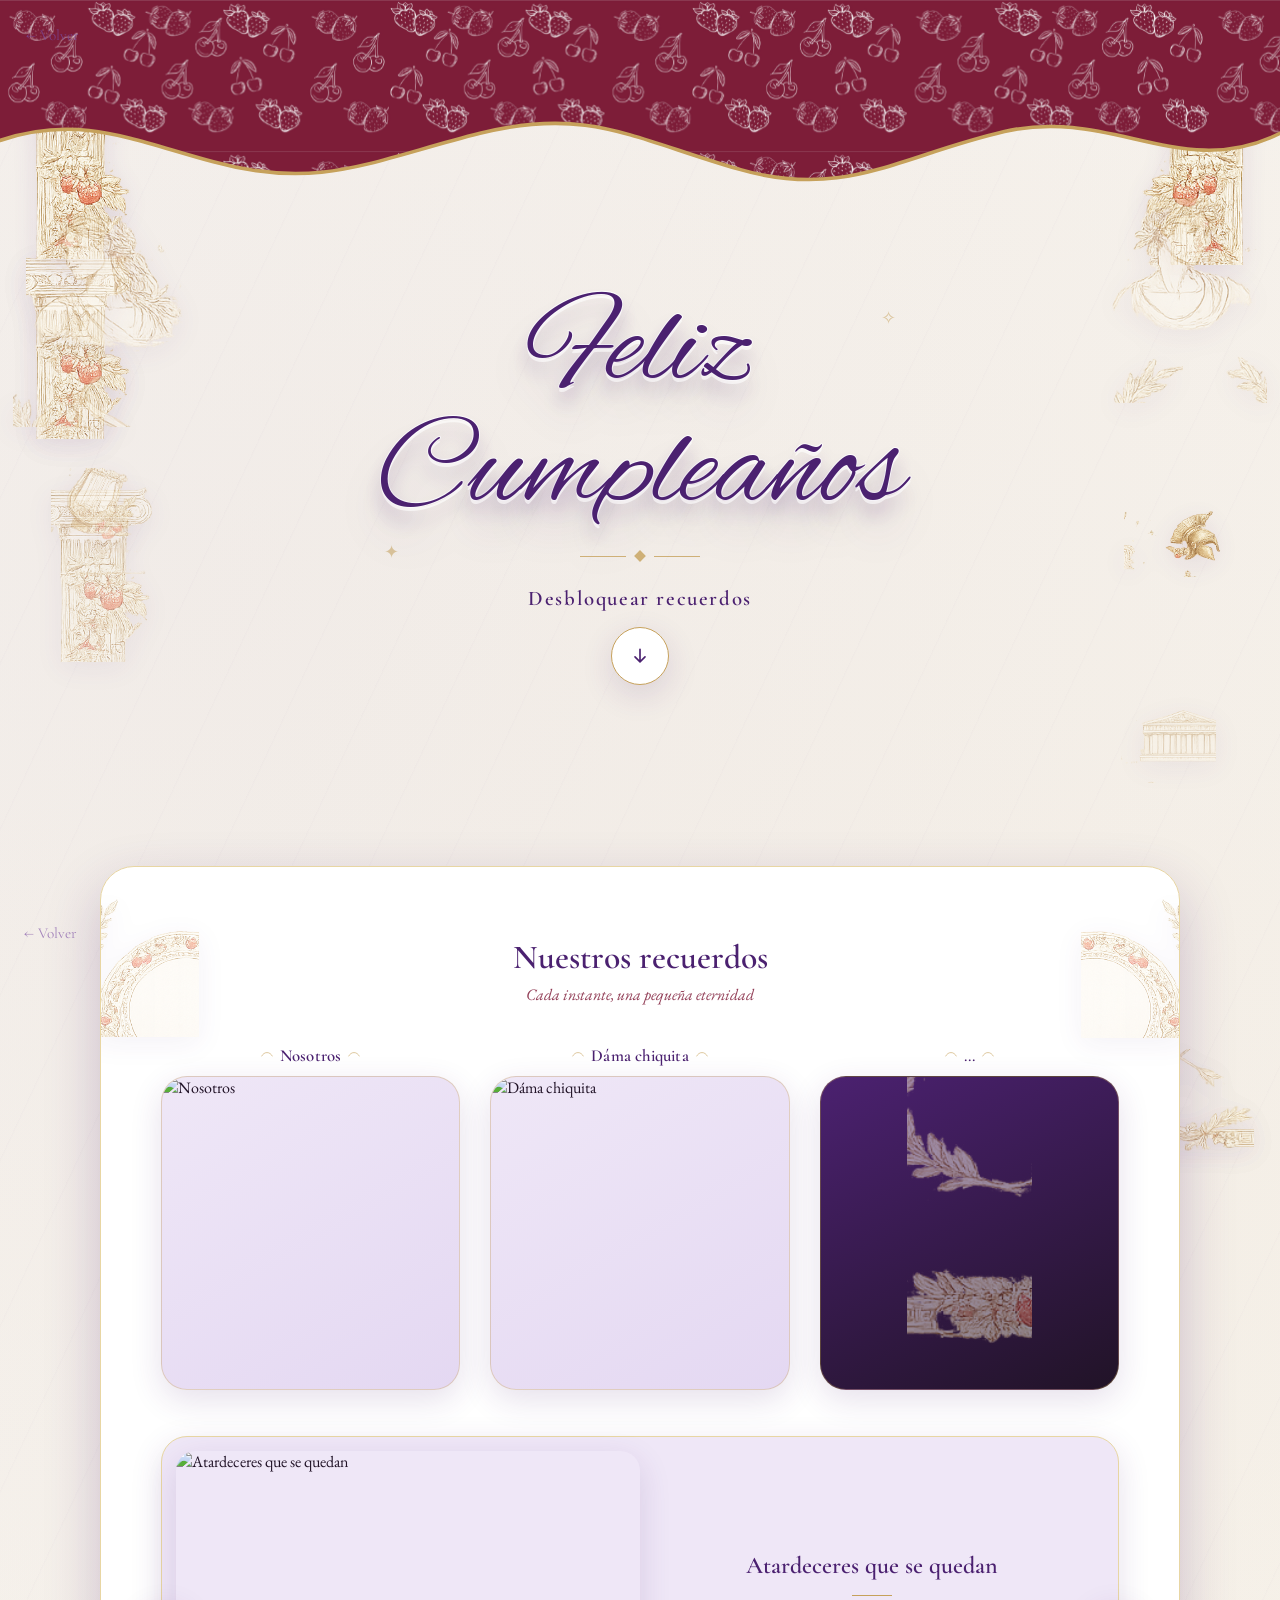
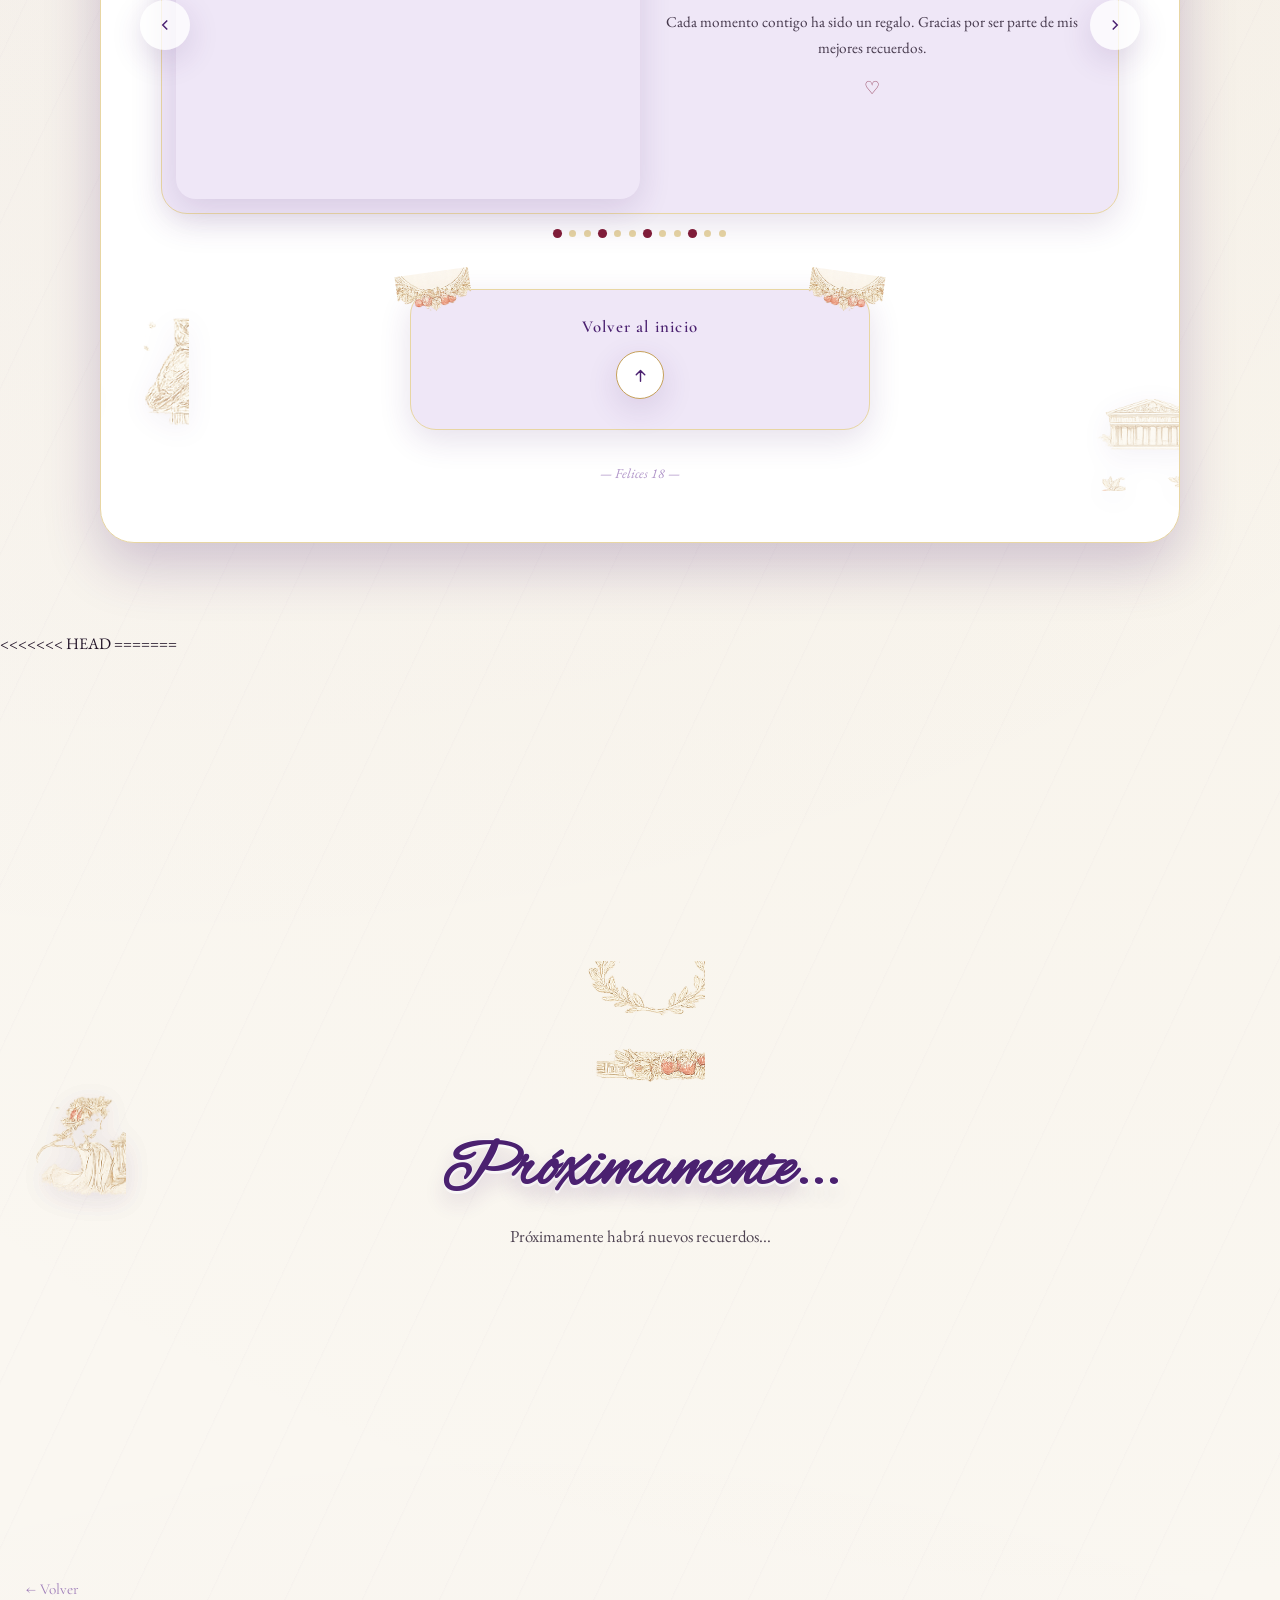
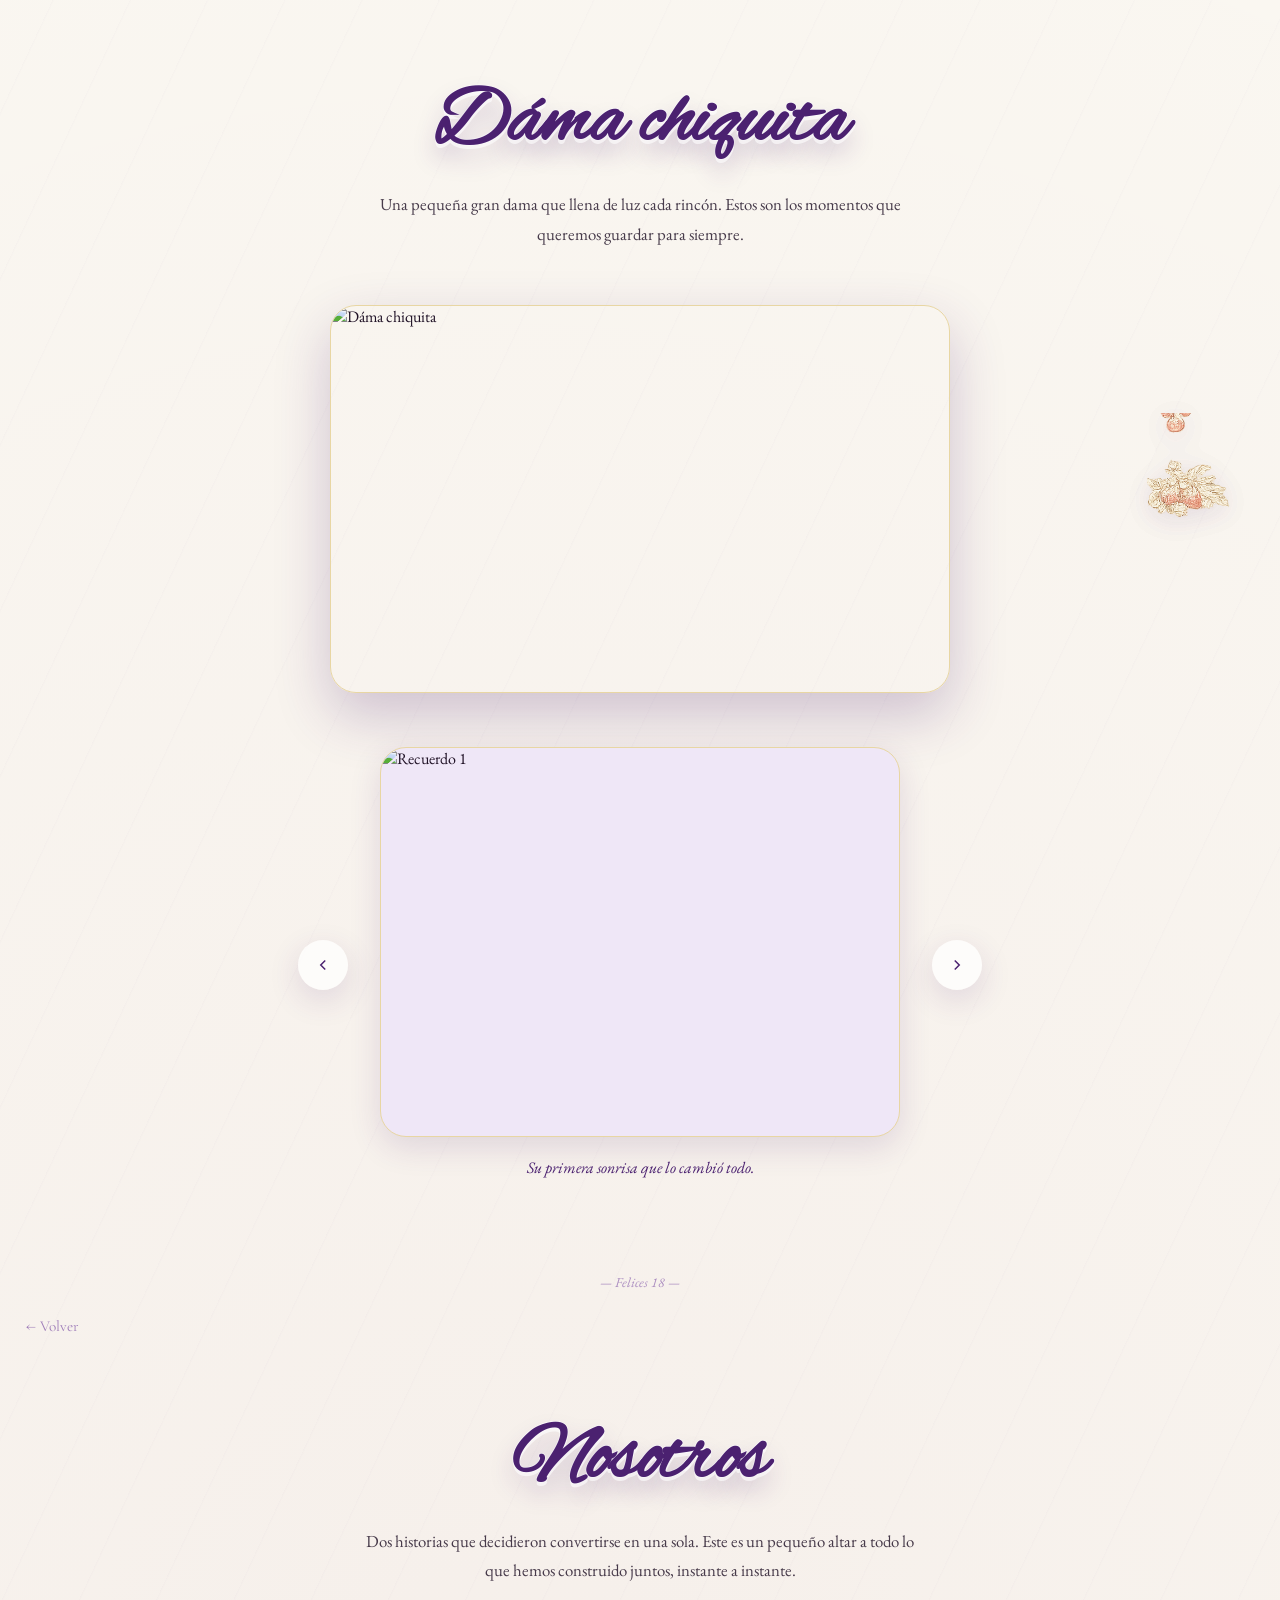
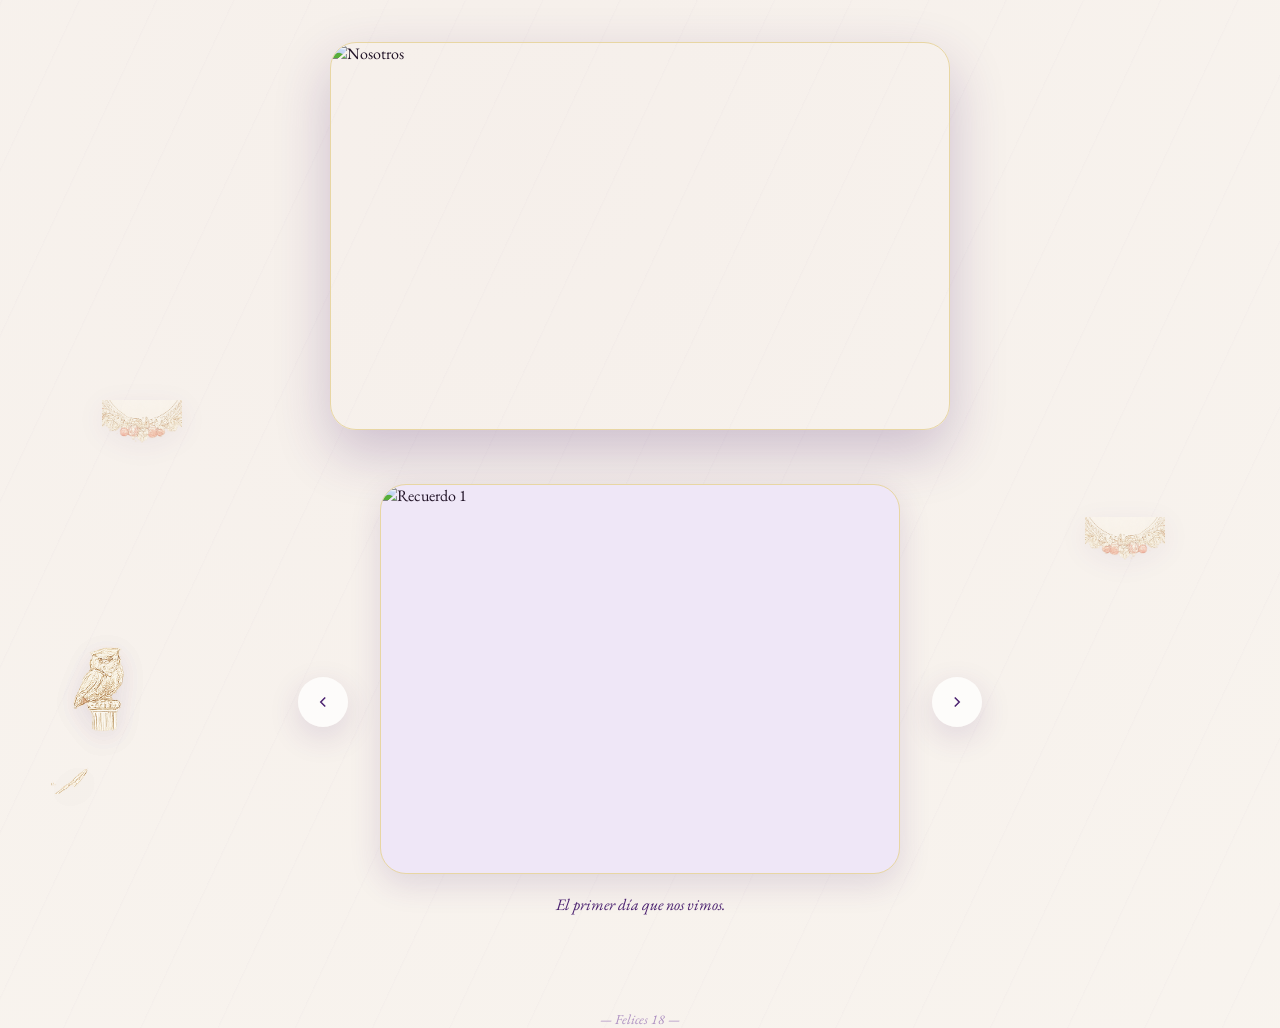
==== commit 3665aabf: "Actualización y mejoras" ====
--- a/index.html
+++ b/index.html
@@ -160,7 +160,7 @@
         </button>
       </div>
 
-      <p class="footer-firma">— con todo mi cariño —</p>
+      <p class="footer-firma">— Felices 18 —</p>
     </div>
   </section>
 
@@ -267,7 +267,7 @@
       <p class="carrusel-caption"></p>
     </div>
 
-    <p class="footer-firma">— con todo mi cariño —</p>
+    <p class="footer-firma">— Felices 18 —</p>
   </main>
 
   <script src="script.js"></script>
@@ -336,10 +336,9 @@
       <p class="carrusel-caption"></p>
     </div>
 
-    <p class="footer-firma">— con todo mi cariño —</p>
+    <p class="footer-firma">— Felices 18 —</p>
   </main>
 
   <script src="script.js"></script>
 </body>
 </html>
->>>>>>> eb6751227d7941dd846febb05a6d3e7a15f1d0bd
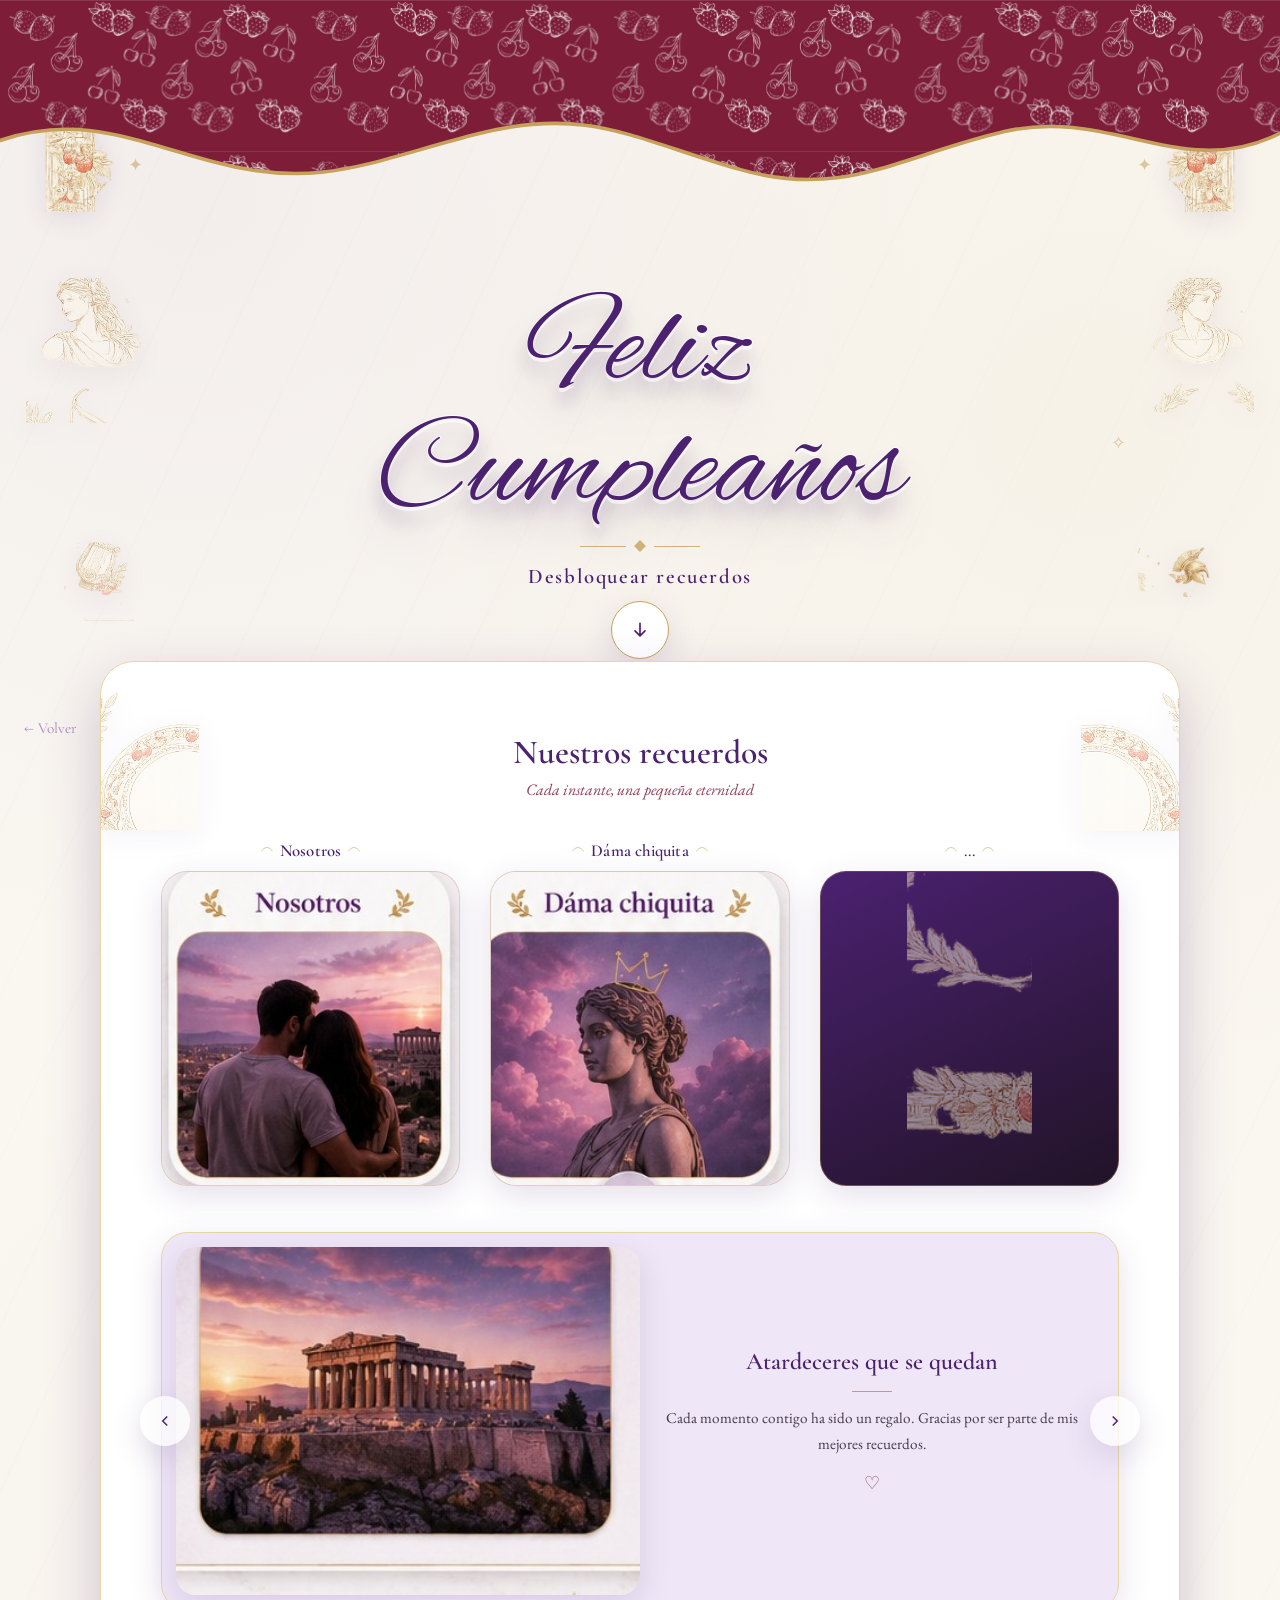
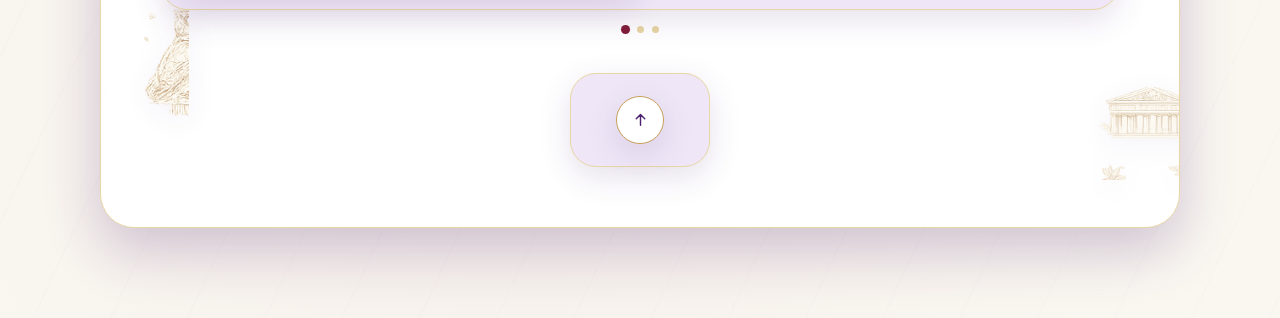
==== commit 3ca91430: "Correcciones de nosotros, index y dama chiquita" ====
--- a/index.html
+++ b/index.html
@@ -22,15 +22,15 @@
 
     <!-- Decoraciones griegas doradas -->
     <div class="bg-decorations">
-      <img class="deco-img flota" style="top:6%; left:2%; width:15%; max-width:110px; --rot:-2deg;" src="assets/deco/ionic_column.png" alt="" />
-      <img class="deco-img flota-lenta" style="top:5%; right:2%; width:16%; max-width:118px; --rot:2deg; transform:scaleX(-1);" src="assets/deco/ionic_column.png" alt="" />
-      <img class="deco-img sutil flota" style="top:24%; left:1%; width:26%; max-width:190px;" src="assets/deco/bust_female_laurel.png" alt="" />
-      <img class="deco-img sutil flota-lenta" style="top:22%; right:1%; width:24%; max-width:180px;" src="assets/deco/bust_male_laurel.png" alt="" />
-      <img class="deco-img flota" style="top:56%; right:4%; width:15%; max-width:105px;" src="assets/deco/helmet_gold.png" alt="" />
-      <img class="deco-img sutil flota-lenta" style="top:52%; left:4%; width:14%; max-width:100px;" src="assets/deco/lyre_berries.png" alt="" />
-      <span class="estrella" style="top:12%; left:44%;">✦</span>
-      <span class="estrella" style="top:34%; right:30%; animation-delay:1.2s;">✧</span>
-      <span class="estrella" style="top:60%; left:30%; animation-delay:2.1s;">✦</span>
+      <img class="deco-img flota" style="top:9%; left:3%; width:12%; max-width:80px; --rot:-2deg;" src="assets/deco/ionic_column.png" alt="" />
+      <img class="deco-img flota-lenta" style="top:9%; right:3%; width:12%; max-width:80px; --rot:2deg; transform:scaleX(-1);" src="assets/deco/ionic_column.png" alt="" />
+      <img class="deco-img sutil flota" style="top:40%; left:2%; width:18%; max-width:130px;" src="assets/deco/bust_female_laurel.png" alt="" />
+      <img class="deco-img sutil flota-lenta" style="top:40%; right:2%; width:16%; max-width:118px;" src="assets/deco/bust_male_laurel.png" alt="" />
+      <img class="deco-img flota" style="top:78%; right:5%; width:11%; max-width:78px;" src="assets/deco/helmet_gold.png" alt="" />
+      <img class="deco-img sutil flota-lenta" style="top:78%; left:5%; width:10%; max-width:74px;" src="assets/deco/lyre_berries.png" alt="" />
+      <span class="estrella" style="top:22%; left:10%;">✦</span>
+      <span class="estrella" style="top:62%; right:12%; animation-delay:1.2s;">✧</span>
+      <span class="estrella" style="top:22%; right:10%; animation-delay:2.1s;">✦</span>
     </div>
 
     <!-- Franja cereza ondulada con patrón de cerezas/frutillas + línea dorada -->
@@ -150,195 +150,15 @@
       </div>
       <div class="carrusel-puntos" id="destacadaPuntos"></div>
 
-      <!-- CTA inferior -->
+      <!-- Flecha para volver al comienzo -->
       <div class="cta-final">
-        <img class="cta-final__deco izq" src="assets/deco/laurel_sprig.png" alt="" />
-        <img class="cta-final__deco der" src="assets/deco/laurel_sprig.png" alt="" />
-        <span class="etiqueta">Volver al inicio</span>
         <button class="circulo" id="ctaVolverArriba" type="button" aria-label="Volver al inicio">
           <svg viewBox="0 0 24 24"><path d="M12 20V6M6 11l6-6 6 6" stroke-linecap="round" stroke-linejoin="round"/></svg>
         </button>
       </div>
-
-      <p class="footer-firma">— Felices 18 —</p>
     </div>
   </section>
 
   <script src="script.js"></script>
 </body>
 </html>
-<<<<<<< HEAD
-=======
-<!DOCTYPE html>
-<html lang="es">
-<head>
-<meta charset="UTF-8" />
-<meta name="viewport" content="width=device-width, initial-scale=1.0" />
-<title>Próximamente — Feliz Cumpleaños</title>
-
-<link rel="preconnect" href="https://fonts.googleapis.com" />
-<link rel="preconnect" href="https://fonts.gstatic.com" crossorigin />
-<link
-  href="https://fonts.googleapis.com/css2?family=Alex+Brush&family=Cormorant+Garamond:wght@400;500;600;700&family=EB+Garamond:ital,wght@0,400;0,500;1,400&display=swap"
-  rel="stylesheet"
-/>
-<link rel="stylesheet" href="styles.css" />
-</head>
-<body>
-
-  <div class="bg-decorations">
-    <img class="deco-img sutil flota" style="top:8%; left:4%; width:16%; max-width:105px;" src="assets/deco/ionic_column.png" alt="" />
-    <img class="deco-img sutil flota-lenta" style="top:12%; right:5%; width:14%; max-width:95px;" src="assets/deco/temple_1.png" alt="" />
-    <img class="deco-img sutil flota" style="bottom:10%; left:8%; width:12%; max-width:80px;" src="assets/deco/laurel_sprig.png" alt="" />
-    <img class="deco-img sutil flota-lenta" style="bottom:8%; right:9%; width:12%; max-width:80px; transform:scaleX(-1);" src="assets/deco/laurel_sprig.png" alt="" />
-  </div>
-
-  <a href="index.html" class="volver-flotante">← Volver</a>
-
-  <section class="pagina-proximamente">
-    <img class="misterio-icono" src="assets/deco/laurel_wreath_circle.png" alt="" />
-    <h1>Próximamente...</h1>
-    <p>Próximamente habrá nuevos recuerdos...</p>
-  </section>
-
-  <script src="script.js"></script>
-</body>
-</html>
-<!DOCTYPE html>
-<html lang="es">
-<head>
-<meta charset="UTF-8" />
-<meta name="viewport" content="width=device-width, initial-scale=1.0" />
-<title>Dáma chiquita — Feliz Cumpleaños</title>
-
-<link rel="preconnect" href="https://fonts.googleapis.com" />
-<link rel="preconnect" href="https://fonts.gstatic.com" crossorigin />
-<link
-  href="https://fonts.googleapis.com/css2?family=Alex+Brush&family=Cormorant+Garamond:wght@400;500;600;700&family=EB+Garamond:ital,wght@0,400;0,500;1,400&display=swap"
-  rel="stylesheet"
-/>
-<link rel="stylesheet" href="styles.css" />
-</head>
-<body>
-
-  <div class="bg-decorations">
-    <img class="deco-img sutil flota" style="top:4%; left:2%; width:16%; max-width:110px;" src="assets/deco/ionic_column.png" alt="" />
-    <img class="deco-img sutil flota-lenta" style="top:18%; right:2%; width:18%; max-width:130px;" src="assets/deco/laurel_wreath_big.png" alt="" />
-    <img class="deco-img sutil flota" style="top:46%; left:2%; width:15%; max-width:100px;" src="assets/deco/hermes_lyre.png" alt="" />
-    <img class="deco-img sutil flota-lenta" style="top:62%; right:3%; width:14%; max-width:95px;" src="assets/deco/crossed_arrows.png" alt="" />
-    <img class="deco-img sutil flota" style="bottom:4%; left:4%; width:13%; max-width:90px;" src="assets/deco/owl_pedestal_2.png" alt="" />
-  </div>
-
-  <header class="page-header">
-    <a href="index.html" class="volver">← Volver</a>
-    <h1>Dáma chiquita</h1>
-    <p>Una pequeña gran dama que llena de luz cada rincón. Estos son los momentos que queremos guardar para siempre.</p>
-  </header>
-
-  <main>
-    <div class="page-hero-img">
-      <img src="img/dama-chiquita-principal.jpg" alt="Dáma chiquita" />
-    </div>
-
-    <div class="carrusel">
-      <button class="flecha-circular flecha-circular--izq" aria-label="Imagen anterior">
-        <svg viewBox="0 0 24 24"><polyline points="15 18 9 12 15 6" /></svg>
-      </button>
-
-      <div class="carrusel-track">
-        <div class="carrusel-slide activa" data-caption="Su primera sonrisa que lo cambió todo.">
-          <img src="img/dama-chiquita-1.jpg" alt="Recuerdo 1" />
-        </div>
-        <div class="carrusel-slide" data-caption="Ese modo tan suyo de mirar el mundo.">
-          <img src="img/dama-chiquita-2.jpg" alt="Recuerdo 2" />
-        </div>
-        <div class="carrusel-slide" data-caption="Cada travesura, un tesoro.">
-          <img src="img/dama-chiquita-3.jpg" alt="Recuerdo 3" />
-        </div>
-        <div class="carrusel-slide" data-caption="Creciendo, siempre entre mimos.">
-          <img src="img/dama-chiquita-4.jpg" alt="Recuerdo 4" />
-        </div>
-      </div>
-
-      <button class="flecha-circular flecha-circular--der" aria-label="Imagen siguiente">
-        <svg viewBox="0 0 24 24"><polyline points="9 18 15 12 9 6" /></svg>
-      </button>
-
-      <p class="carrusel-caption"></p>
-    </div>
-
-    <p class="footer-firma">— Felices 18 —</p>
-  </main>
-
-  <script src="script.js"></script>
-</body>
-</html>
-<!DOCTYPE html>
-<html lang="es">
-<head>
-<meta charset="UTF-8" />
-<meta name="viewport" content="width=device-width, initial-scale=1.0" />
-<title>Nosotros — Feliz Cumpleaños</title>
-
-<link rel="preconnect" href="https://fonts.googleapis.com" />
-<link rel="preconnect" href="https://fonts.gstatic.com" crossorigin />
-<link
-  href="https://fonts.googleapis.com/css2?family=Alex+Brush&family=Cormorant+Garamond:wght@400;500;600;700&family=EB+Garamond:ital,wght@0,400;0,500;1,400&display=swap"
-  rel="stylesheet"
-/>
-<link rel="stylesheet" href="styles.css" />
-</head>
-<body>
-
-  <div class="bg-decorations">
-    <img class="deco-img sutil flota" style="top:4%; left:2%; width:16%; max-width:110px;" src="assets/deco/ionic_column.png" alt="" />
-    <img class="deco-img sutil flota-lenta" style="top:18%; right:2%; width:18%; max-width:130px;" src="assets/deco/laurel_wreath_big.png" alt="" />
-    <img class="deco-img sutil flota" style="top:46%; left:2%; width:15%; max-width:100px;" src="assets/deco/hermes_lyre.png" alt="" />
-    <img class="deco-img sutil flota-lenta" style="top:62%; right:3%; width:14%; max-width:95px;" src="assets/deco/crossed_arrows.png" alt="" />
-    <img class="deco-img sutil flota" style="bottom:4%; left:4%; width:13%; max-width:90px;" src="assets/deco/owl_pedestal_2.png" alt="" />
-  </div>
-
-  <header class="page-header">
-    <a href="index.html" class="volver">← Volver</a>
-    <h1>Nosotros</h1>
-    <p>Dos historias que decidieron convertirse en una sola. Este es un pequeño altar a todo lo que hemos construido juntos, instante a instante.</p>
-  </header>
-
-  <main>
-    <div class="page-hero-img">
-      <img src="img/nosotros-principal.jpg" alt="Nosotros" />
-    </div>
-
-    <div class="carrusel">
-      <button class="flecha-circular flecha-circular--izq" aria-label="Imagen anterior">
-        <svg viewBox="0 0 24 24"><polyline points="15 18 9 12 15 6" /></svg>
-      </button>
-
-      <div class="carrusel-track">
-        <div class="carrusel-slide activa" data-caption="El primer día que nos vimos.">
-          <img src="img/nosotros-1.jpg" alt="Recuerdo 1" />
-        </div>
-        <div class="carrusel-slide" data-caption="Aquella tarde que se hizo eterna.">
-          <img src="img/nosotros-2.jpg" alt="Recuerdo 2" />
-        </div>
-        <div class="carrusel-slide" data-caption="Riéndonos de todo y de nada.">
-          <img src="img/nosotros-3.jpg" alt="Recuerdo 3" />
-        </div>
-        <div class="carrusel-slide" data-caption="Y aquí seguimos, eligiéndonos.">
-          <img src="img/nosotros-4.jpg" alt="Recuerdo 4" />
-        </div>
-      </div>
-
-      <button class="flecha-circular flecha-circular--der" aria-label="Imagen siguiente">
-        <svg viewBox="0 0 24 24"><polyline points="9 18 15 12 9 6" /></svg>
-      </button>
-
-      <p class="carrusel-caption"></p>
-    </div>
-
-    <p class="footer-firma">— Felices 18 —</p>
-  </main>
-
-  <script src="script.js"></script>
-</body>
-</html>
--- a/styles.css
+++ b/styles.css
@@ -105,13 +105,13 @@
 /* ---------- 5. HERO / PORTADA ---------- */
 .hero {
   position: relative;
-  min-height: 100svh;
+  min-height: auto;
   display: flex;
   flex-direction: column;
   align-items: center;
   overflow: hidden;
   z-index: 1;
-  padding-bottom: 60px;
+  padding-bottom: 36px;
 }
 
 /* Franja cereza ondulada con patrón de frutas + línea dorada */
@@ -134,7 +134,7 @@
   position: relative;
   z-index: 2;
   text-align: center;
-  padding: 40px 24px 0;
+  padding: 8px 24px 0;
   animation: apareceSuave 1.1s var(--ease) both;
   max-width: 640px;
 }
@@ -163,7 +163,7 @@
   align-items: center;
   justify-content: center;
   gap: 10px;
-  margin: 18px auto 26px;
+  margin: 8px auto 14px;
   opacity: 0.8;
 }
 .ornamento-divisor span { width: 46px; height: 1px; background: var(--dorado); }
@@ -178,7 +178,7 @@
   display: inline-flex;
   flex-direction: column;
   align-items: center;
-  gap: 16px;
+  gap: 12px;
   color: var(--morado);
 }
 
@@ -395,34 +395,16 @@
 /* ---------- 8. CTA INFERIOR ---------- */
 .cta-final {
   position: relative;
-  width: 100%;
-  max-width: 460px;
-  margin: 52px auto 0;
-  padding: 26px 20px 30px;
+  width: auto;
+  max-width: 140px;
+  margin: 40px auto 0;
+  padding: 22px;
   text-align: center;
   background: var(--lavanda);
   border: 1.5px solid var(--dorado-claro);
   border-radius: var(--radio-lg);
   box-shadow: var(--sombra-suave);
 }
-.cta-final__deco {
-  position: absolute;
-  width: 74px;
-  opacity: 0.85;
-}
-.cta-final__deco.izq { top: -18px; left: -14px; transform: rotate(-8deg); }
-.cta-final__deco.der { top: -18px; right: -14px; transform: scaleX(-1) rotate(-8deg); }
-
-.cta-final .etiqueta {
-  display: block;
-  font-family: var(--font-display);
-  font-weight: 600;
-  color: var(--morado);
-  font-size: 1.05rem;
-  letter-spacing: 1.2px;
-  margin-bottom: 14px;
-}
-
 .cta-final .circulo {
   width: 48px; height: 48px;
   margin: 0 auto;
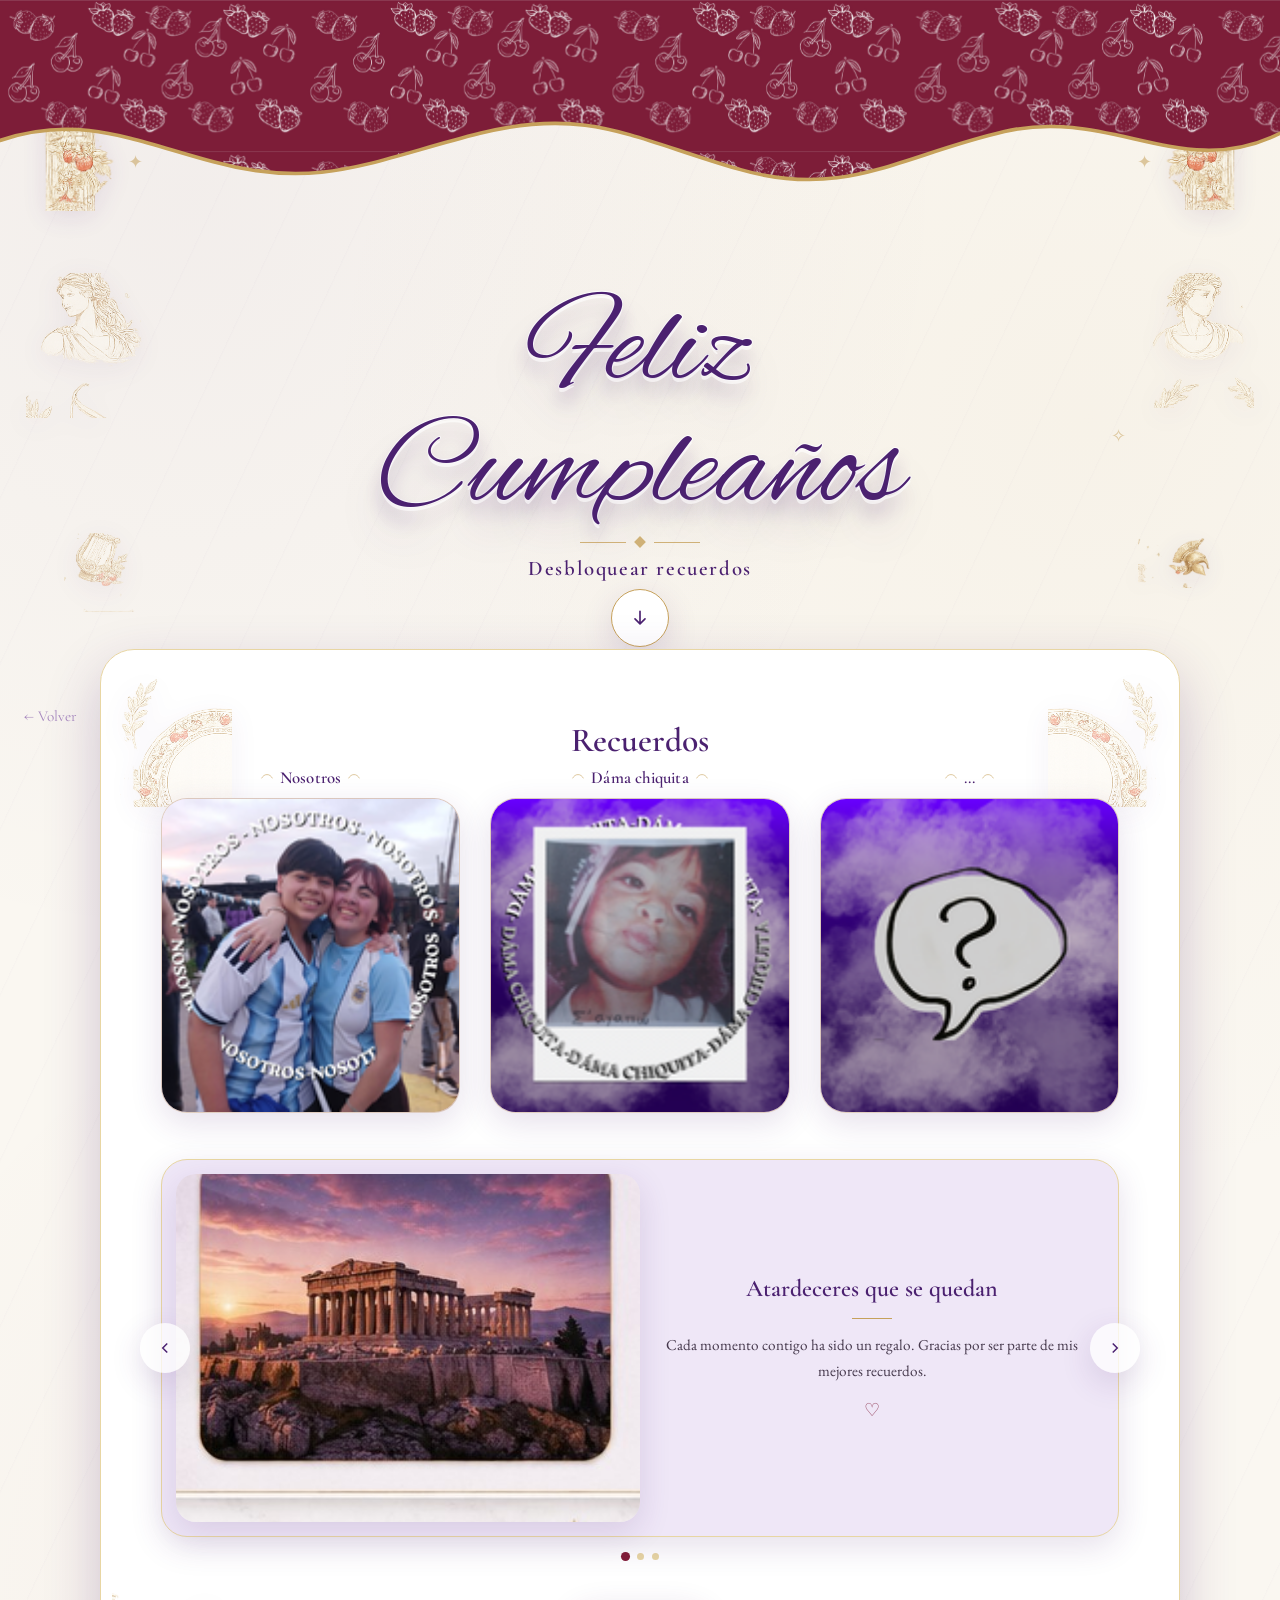
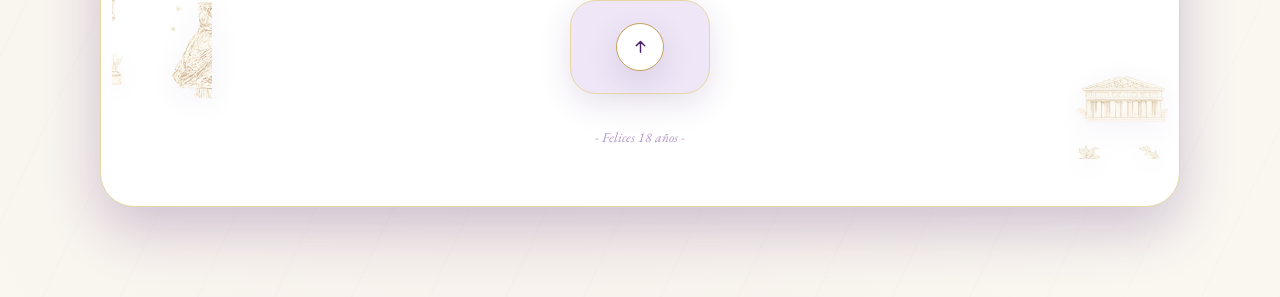
==== commit 609c89c7: "correcciones" ====
--- a/index.html
+++ b/index.html
@@ -79,14 +79,13 @@
     <div class="recuerdos-card">
 
       <div class="bg-decorations">
-        <img class="deco-img sutil" style="top:2%; left:-3%; width:20%; max-width:130px;" src="assets/deco/laurel_open_branches.png" alt="" />
-        <img class="deco-img sutil" style="top:2%; right:-3%; width:20%; max-width:130px; transform:scaleX(-1);" src="assets/deco/laurel_open_branches.png" alt="" />
-        <img class="deco-img sutil flota-lenta" style="bottom:6%; left:-2%; width:16%; max-width:110px;" src="assets/deco/owl_pedestal_1.png" alt="" />
-        <img class="deco-img sutil flota-lenta" style="bottom:4%; right:-2%; width:15%; max-width:105px;" src="assets/deco/temple_2.png" alt="" />
+        <img class="deco-img sutil" style="top:2%; left:1%; width:18%; max-width:120px;" src="assets/deco/laurel_open_branches.png" alt="" />
+        <img class="deco-img sutil" style="top:2%; right:1%; width:18%; max-width:120px; transform:scaleX(-1);" src="assets/deco/laurel_open_branches.png" alt="" />
+        <img class="deco-img sutil flota-lenta" style="bottom:6%; left:1%; width:14%; max-width:100px;" src="assets/deco/owl_pedestal_1.png" alt="" />
+        <img class="deco-img sutil flota-lenta" style="bottom:4%; right:1%; width:13%; max-width:95px;" src="assets/deco/temple_2.png" alt="" />
       </div>
 
-      <h2 class="memories-title">Nuestros recuerdos</h2>
-      <p class="memories-subtitle">Cada instante, una pequeña eternidad</p>
+      <h2 class="memories-title">Recuerdos</h2>
 
       <div class="cards-grid">
 
@@ -98,7 +97,7 @@
             <svg viewBox="0 0 24 24" style="transform:scaleX(-1);"><path d="M3 12c4-8 14-8 18 0" stroke-linecap="round"/></svg>
           </p>
           <div class="memory-card__img-wrap">
-            <img src="img/nosotros-portada.jpg" alt="Nosotros" />
+            <img src="img/nosotros-portada.png" alt="Nosotros" />
           </div>
         </a>
 
@@ -110,19 +109,19 @@
             <svg viewBox="0 0 24 24" style="transform:scaleX(-1);"><path d="M3 12c4-8 14-8 18 0" stroke-linecap="round"/></svg>
           </p>
           <div class="memory-card__img-wrap">
-            <img src="img/dama-chiquita-portada.jpg" alt="Dáma chiquita" />
+            <img src="img/dama-chiquita-portada.png" alt="Dáma chiquita" />
           </div>
         </a>
 
         <!-- Tarjeta 3 -->
-        <a class="memory-card memory-card--soon" href="proximamente.html">
+        <a class="memory-card" href="proximamente.html">
           <p class="memory-card__titulo">
             <svg viewBox="0 0 24 24"><path d="M3 12c4-8 14-8 18 0" stroke-linecap="round"/></svg>
             ...
             <svg viewBox="0 0 24 24" style="transform:scaleX(-1);"><path d="M3 12c4-8 14-8 18 0" stroke-linecap="round"/></svg>
           </p>
           <div class="memory-card__img-wrap">
-            <img class="misterio-icono" src="assets/deco/laurel_wreath_circle.png" alt="Próximamente" />
+            <img src="img/proximamente-portada.png" alt="Próximamente" />
           </div>
         </a>
       </div>
@@ -156,6 +155,8 @@
           <svg viewBox="0 0 24 24"><path d="M12 20V6M6 11l6-6 6 6" stroke-linecap="round" stroke-linejoin="round"/></svg>
         </button>
       </div>
+
+      <p class="footer-firma">- Felices 18 años -</p>
     </div>
   </section>
 
--- a/styles.css
+++ b/styles.css
@@ -134,7 +134,7 @@
   position: relative;
   z-index: 2;
   text-align: center;
-  padding: 8px 24px 0;
+  padding: 0 24px 0;
   animation: apareceSuave 1.1s var(--ease) both;
   max-width: 640px;
 }
@@ -163,7 +163,7 @@
   align-items: center;
   justify-content: center;
   gap: 10px;
-  margin: 8px auto 14px;
+  margin: 4px auto 10px;
   opacity: 0.8;
 }
 .ornamento-divisor span { width: 46px; height: 1px; background: var(--dorado); }
@@ -178,7 +178,7 @@
   display: inline-flex;
   flex-direction: column;
   align-items: center;
-  gap: 12px;
+  gap: 8px;
   color: var(--morado);
 }
 
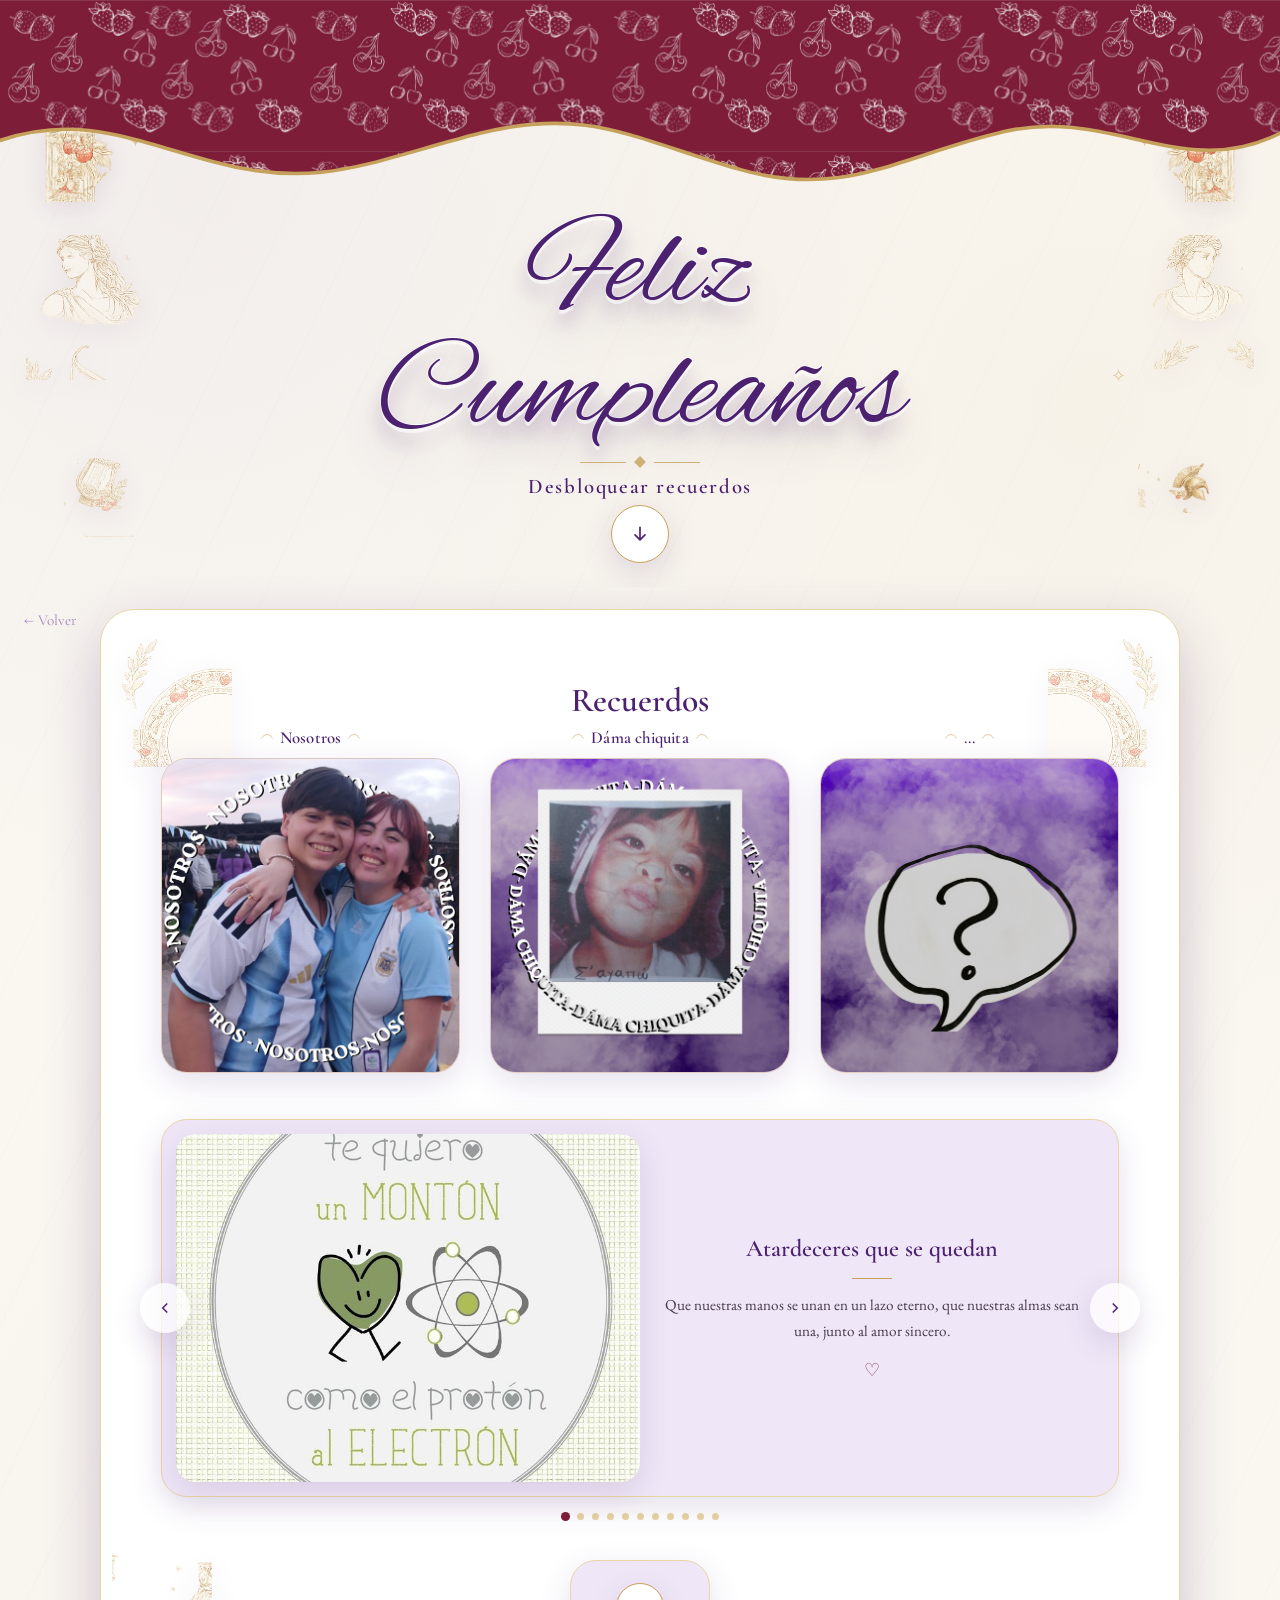
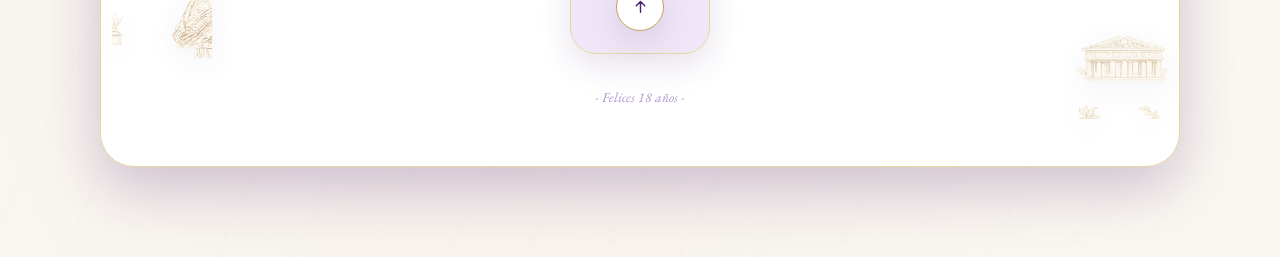
==== commit ea4088aa: "nuea seccion" ====
--- a/index.html
+++ b/index.html
@@ -14,6 +14,17 @@
 <link rel="stylesheet" href="styles.css" />
 </head>
 <body>
+
+  <!-- Ícono decorativo reutilizado por la diapositiva de cierre del carrusel destacado -->
+  <svg style="display:none" aria-hidden="true">
+    <defs>
+      <symbol id="icon-destacada-cierre" viewBox="0 0 100 100">
+        <path d="M50 82 C20 62 8 44 8 28 C8 14 19 5 31 5 C40 5 47 10 50 18 C53 10 60 5 69 5 C81 5 92 14 92 28 C92 44 80 62 50 82 Z"
+              fill="none" stroke="#f2ece0" stroke-width="3.2" stroke-linejoin="round" />
+        <path d="M50 14 L52 20 L58 21 L53 25 L55 31 L50 27.5 L45 31 L47 25 L42 21 L48 20 Z" fill="#c6a15b" />
+      </symbol>
+    </defs>
+  </svg>
 
   <!-- ============================================================
        PORTADA / HERO
@@ -132,14 +143,14 @@
           <svg viewBox="0 0 24 24"><polyline points="15 18 9 12 15 6" /></svg>
         </button>
 
-        <div class="destacada__img-wrap">
-          <img id="destacadaImg" src="img/atardeceres.jpg" alt="Atardeceres que se quedan" />
+        <div class="destacada__img-wrap" id="destacadaMediaWrap">
+          <img id="destacadaImg" src="img/destacada/recuerdo-1.jpg" alt="Atardeceres que se quedan" />
         </div>
 
         <div class="destacada__texto">
           <h3 id="destacadaTitulo">Atardeceres que se quedan</h3>
           <div class="mini-divisor"></div>
-          <p id="destacadaDesc">Cada momento contigo ha sido un regalo. Gracias por ser parte de mis mejores recuerdos.</p>
+          <p id="destacadaDesc">Que nuestras manos se unan en un lazo eterno, que nuestras almas sean una, junto al amor sincero.</p>
           <span class="corazon">♡</span>
         </div>
 
--- a/styles.css
+++ b/styles.css
@@ -111,7 +111,7 @@
   align-items: center;
   overflow: hidden;
   z-index: 1;
-  padding-bottom: 36px;
+  padding-bottom: 24px;
 }
 
 /* Franja cereza ondulada con patrón de frutas + línea dorada */
@@ -135,6 +135,7 @@
   z-index: 2;
   text-align: center;
   padding: 0 24px 0;
+  margin-top: -18px;
   animation: apareceSuave 1.1s var(--ease) both;
   max-width: 640px;
 }
@@ -163,7 +164,7 @@
   align-items: center;
   justify-content: center;
   gap: 10px;
-  margin: 4px auto 10px;
+  margin: 2px auto 8px;
   opacity: 0.8;
 }
 .ornamento-divisor span { width: 46px; height: 1px; background: var(--dorado); }
@@ -178,7 +179,7 @@
   display: inline-flex;
   flex-direction: column;
   align-items: center;
-  gap: 8px;
+  gap: 6px;
   color: var(--morado);
 }
 
@@ -246,7 +247,7 @@
   border-radius: var(--radio-xl);
   box-shadow: var(--sombra-fuerte);
   padding: 56px 28px 44px;
-  margin-top: -34px;
+  margin-top: 22px;
 }
 
 .memories-title {
@@ -344,7 +345,19 @@
   aspect-ratio: 4 / 3;
   box-shadow: var(--sombra-suave);
 }
-.destacada__img-wrap img { width: 100%; height: 100%; object-fit: cover; }
+.destacada__img-wrap img,
+.destacada__img-wrap video { width: 100%; height: 100%; object-fit: cover; display: block; }
+
+/* Diapositiva de cierre (sin foto ni video): composición decorativa acorde al estilo */
+.destacada__cierre {
+  width: 100%;
+  height: 100%;
+  display: flex;
+  align-items: center;
+  justify-content: center;
+  background: linear-gradient(155deg, var(--morado) 0%, var(--cereza-oscuro) 100%);
+}
+.destacada__cierre svg { width: 34%; opacity: 0.85; }
 
 .destacada__texto {
   padding: 26px 22px;
@@ -431,7 +444,7 @@
 /* ---------- 10. PÁGINAS INTERNAS ---------- */
 .page-header {
   position: relative;
-  padding: 120px 24px 56px;
+  padding: 46px 24px 8px;
   text-align: center;
   overflow: hidden;
   z-index: 1;
@@ -454,7 +467,7 @@
 }
 .page-header p {
   position: relative;
-  max-width: 560px; margin: 16px auto 0;
+  max-width: 560px; margin: 6px auto 0;
   font-size: 1.05rem; line-height: 1.75; color: var(--negro); opacity: 0.82;
 }
 
@@ -471,7 +484,7 @@
 .carrusel {
   position: relative;
   max-width: 640px;
-  margin: 54px auto 90px;
+  margin: 6px auto 40px;
   padding: 0 60px;
   z-index: 1;
 }
@@ -487,7 +500,18 @@
 .carrusel-slide { position: absolute; inset: 0; opacity: 0; transform: translateX(24px); transition: opacity 480ms var(--ease), transform 480ms var(--ease); pointer-events: none; }
 .carrusel-slide.activa { opacity: 1; transform: translateX(0); pointer-events: auto; }
 .carrusel-slide img { width: 100%; height: 100%; object-fit: cover; }
-.carrusel-caption { text-align: center; margin-top: 20px; font-family: var(--font-body); font-style: italic; color: var(--morado); min-height: 1.6em; transition: opacity 200ms ease; }
+.carrusel-caption {
+  text-align: center;
+  margin-top: 12px;
+  padding: 0 6px;
+  font-family: var(--font-body);
+  font-style: italic;
+  font-size: 0.92rem;
+  line-height: 1.45;
+  color: var(--morado);
+  min-height: 2.6em;
+  transition: opacity 200ms ease;
+}
 
 /* ---------- 12. PÁGINA PRÓXIMAMENTE ---------- */
 .pagina-proximamente {
@@ -509,7 +533,7 @@
 
 /* ---------- 13. RESPONSIVE ---------- */
 @media (min-width: 900px) {
-  .hero-content { max-width: 720px; padding-top: 60px; }
+  .hero-content { max-width: 720px; }
   .recuerdos-card { padding: 70px 60px 60px; }
   .cards-grid { gap: 30px; }
   .memory-card__titulo { font-size: 1.05rem; }
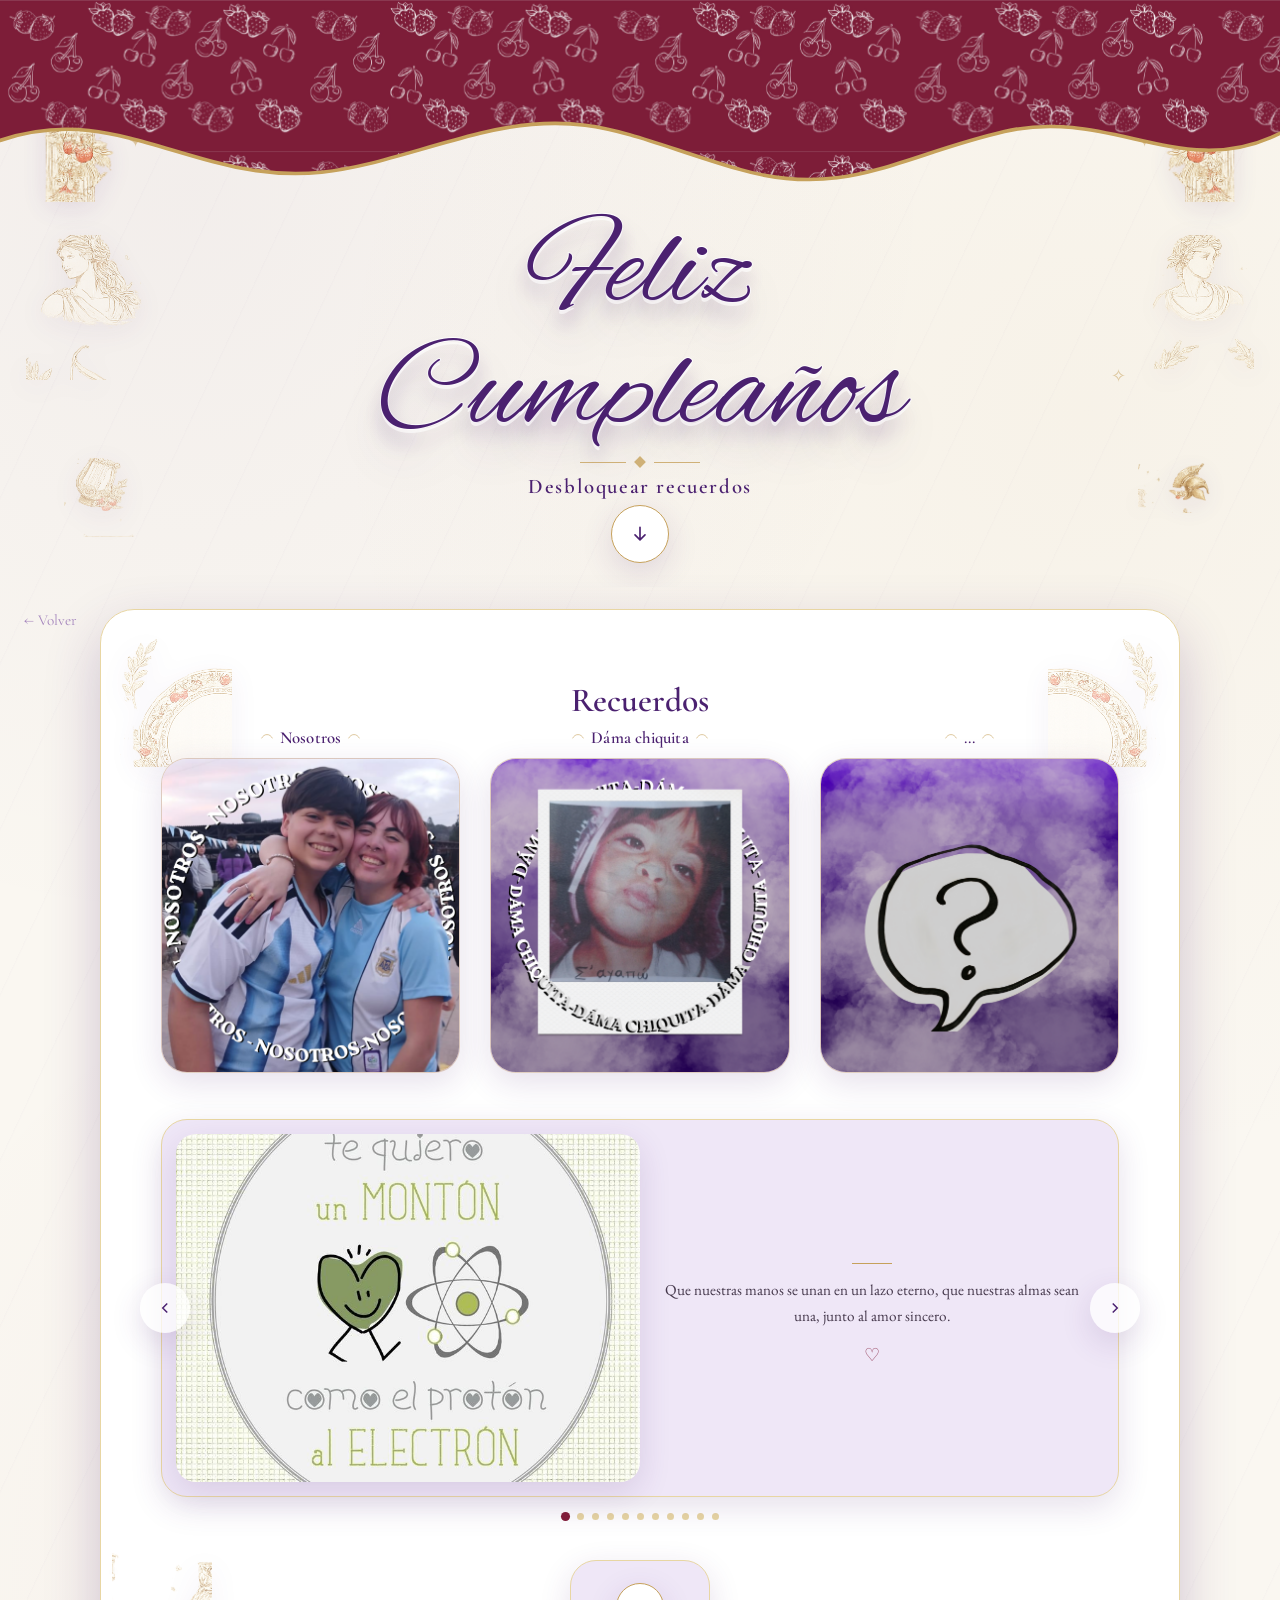
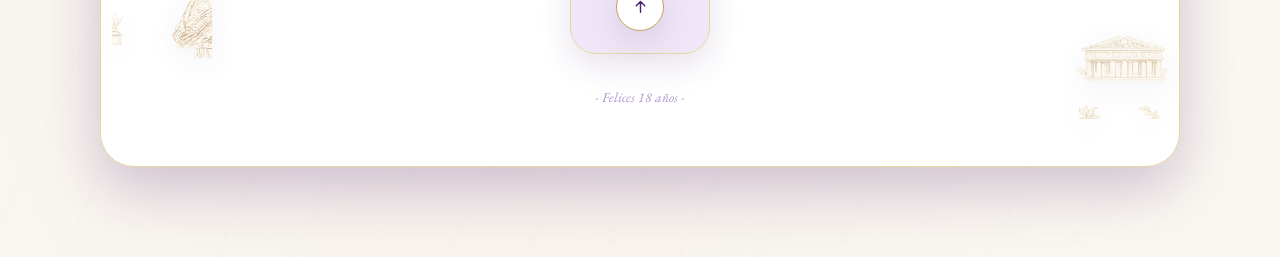
==== commit 955bc5ae: "titulo carta final" ====
--- a/index.html
+++ b/index.html
@@ -144,14 +144,14 @@
         </button>
 
         <div class="destacada__img-wrap" id="destacadaMediaWrap">
-          <img id="destacadaImg" src="img/destacada/recuerdo-1.jpg" alt="Atardeceres que se quedan" />
+          <img id="destacadaImg" src="img/destacada/recuerdo-1.jpg" alt="" />
         </div>
 
         <div class="destacada__texto">
-          <h3 id="destacadaTitulo">Atardeceres que se quedan</h3>
+          <h3 id="destacadaTitulo"></h3>
           <div class="mini-divisor"></div>
           <p id="destacadaDesc">Que nuestras manos se unan en un lazo eterno, que nuestras almas sean una, junto al amor sincero.</p>
-          <span class="corazon">♡</span>
+           <span class="corazon">♡</span>
         </div>
 
         <button class="flecha-circular flecha-circular--der" aria-label="Siguiente">
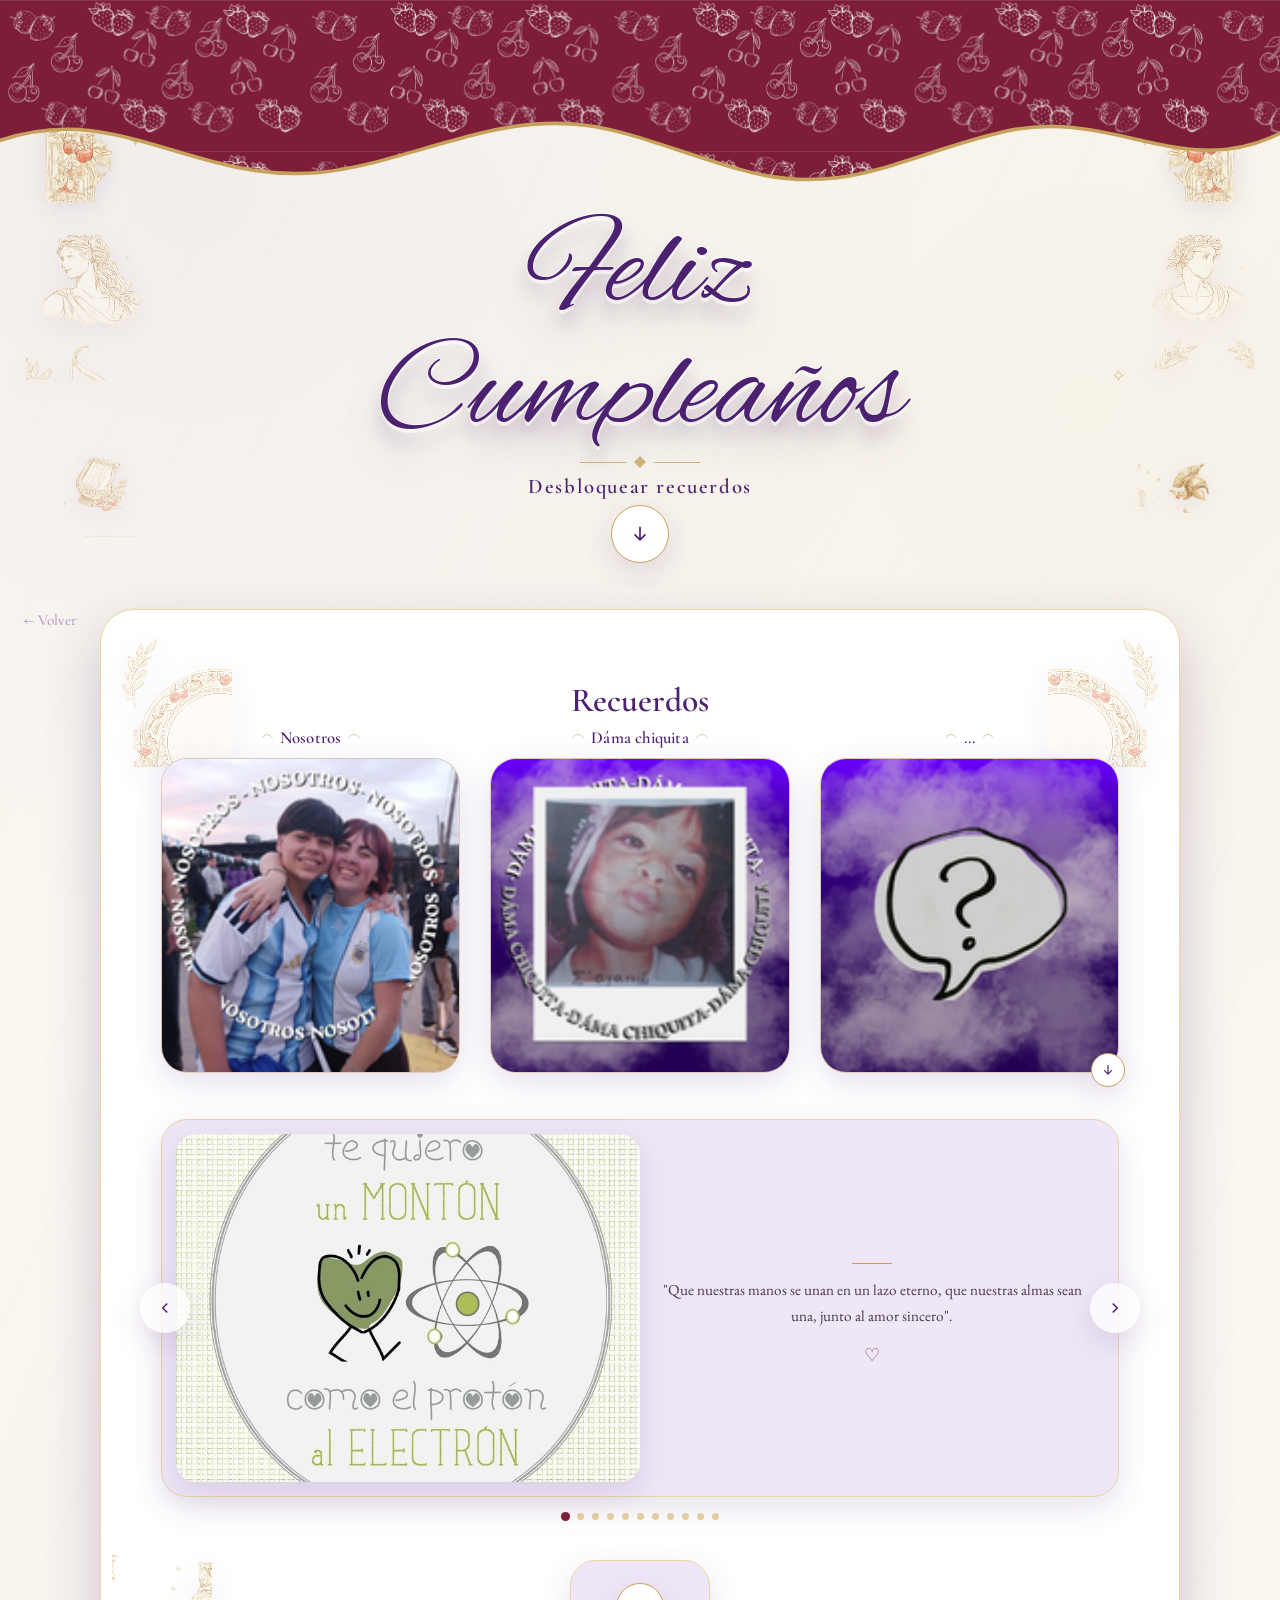
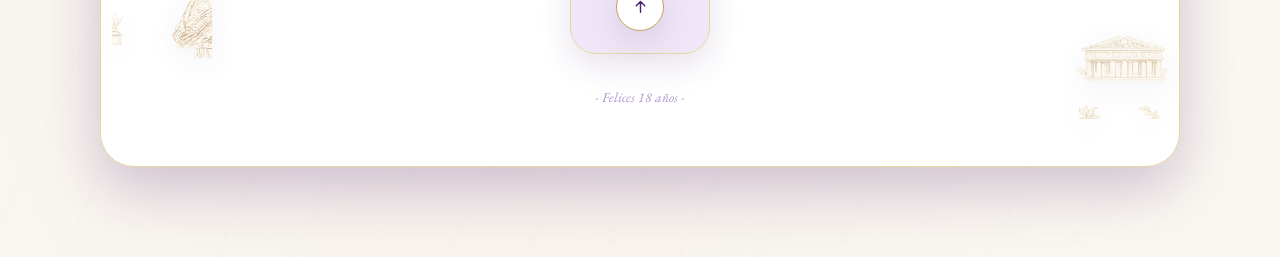
==== commit 47dfd21a: "ultimos retoques" ====
--- a/index.html
+++ b/index.html
@@ -125,16 +125,21 @@
         </a>
 
         <!-- Tarjeta 3 -->
-        <a class="memory-card" href="proximamente.html">
-          <p class="memory-card__titulo">
-            <svg viewBox="0 0 24 24"><path d="M3 12c4-8 14-8 18 0" stroke-linecap="round"/></svg>
-            ...
-            <svg viewBox="0 0 24 24" style="transform:scaleX(-1);"><path d="M3 12c4-8 14-8 18 0" stroke-linecap="round"/></svg>
-          </p>
-          <div class="memory-card__img-wrap">
-            <img src="img/proximamente-portada.png" alt="Próximamente" />
-          </div>
-        </a>
+        <div class="memory-card-slot">
+          <a class="memory-card" href="proximamente.html">
+            <p class="memory-card__titulo">
+              <svg viewBox="0 0 24 24"><path d="M3 12c4-8 14-8 18 0" stroke-linecap="round"/></svg>
+              ...
+              <svg viewBox="0 0 24 24" style="transform:scaleX(-1);"><path d="M3 12c4-8 14-8 18 0" stroke-linecap="round"/></svg>
+            </p>
+            <div class="memory-card__img-wrap">
+              <img src="img/proximamente-portada.png" alt="Próximamente" />
+            </div>
+          </a>
+          <button class="acceso-atardeceres" id="btnAccesoAtardeceres" type="button" aria-label="Ir directamente a Atardeceres que se quedan">
+            <svg viewBox="0 0 24 24"><path d="M12 4v14M6 13l6 6 6-6" stroke-linecap="round" stroke-linejoin="round"/></svg>
+          </button>
+        </div>
       </div>
 
       <!-- Tarjeta destacada con carrusel -->
@@ -150,7 +155,7 @@
         <div class="destacada__texto">
           <h3 id="destacadaTitulo"></h3>
           <div class="mini-divisor"></div>
-          <p id="destacadaDesc">Que nuestras manos se unan en un lazo eterno, que nuestras almas sean una, junto al amor sincero.</p>
+          <p id="destacadaDesc">"Que nuestras manos se unan en un lazo eterno, que nuestras almas sean una, junto al amor sincero".</p>
            <span class="corazon">♡</span>
         </div>
 
--- a/styles.css
+++ b/styles.css
@@ -323,6 +323,33 @@
 }
 .memory-card--soon .misterio-icono { width: 42%; opacity: 0.5; }
 
+/* Acceso rápido: flecha junto a la tarjeta "Próximamente" que baja a Atardeceres */
+.memory-card-slot { position: relative; }
+.acceso-atardeceres {
+  position: absolute;
+  right: -6px;
+  bottom: -14px;
+  width: 34px;
+  height: 34px;
+  border-radius: 50%;
+  display: flex;
+  align-items: center;
+  justify-content: center;
+  background: var(--blanco);
+  border: 1.5px solid var(--dorado);
+  box-shadow: var(--sombra-suave);
+  z-index: 5;
+  transition: transform var(--t-media), box-shadow var(--t-media), background var(--t-media);
+}
+.acceso-atardeceres svg { width: 14px; height: 14px; stroke: var(--morado); fill: none; stroke-width: 2; }
+.acceso-atardeceres:hover,
+.acceso-atardeceres:focus-visible {
+  transform: translateY(3px);
+  box-shadow: var(--sombra-oro);
+  background: var(--lavanda);
+  outline: none;
+}
+
 /* ---------- 7. TARJETA DESTACADA / CARRUSEL PRINCIPAL ---------- */
 .destacada {
   position: relative;
@@ -444,7 +471,7 @@
 /* ---------- 10. PÁGINAS INTERNAS ---------- */
 .page-header {
   position: relative;
-  padding: 46px 24px 8px;
+  padding: 34px 24px 4px;
   text-align: center;
   overflow: hidden;
   z-index: 1;
@@ -467,7 +494,7 @@
 }
 .page-header p {
   position: relative;
-  max-width: 560px; margin: 6px auto 0;
+  max-width: 560px; margin: 4px auto 0;
   font-size: 1.05rem; line-height: 1.75; color: var(--negro); opacity: 0.82;
 }
 
@@ -484,7 +511,7 @@
 .carrusel {
   position: relative;
   max-width: 640px;
-  margin: 6px auto 40px;
+  margin: 4px auto 24px;
   padding: 0 60px;
   z-index: 1;
 }
@@ -502,7 +529,7 @@
 .carrusel-slide img { width: 100%; height: 100%; object-fit: cover; }
 .carrusel-caption {
   text-align: center;
-  margin-top: 12px;
+  margin-top: 8px;
   padding: 0 6px;
   font-family: var(--font-body);
   font-style: italic;
